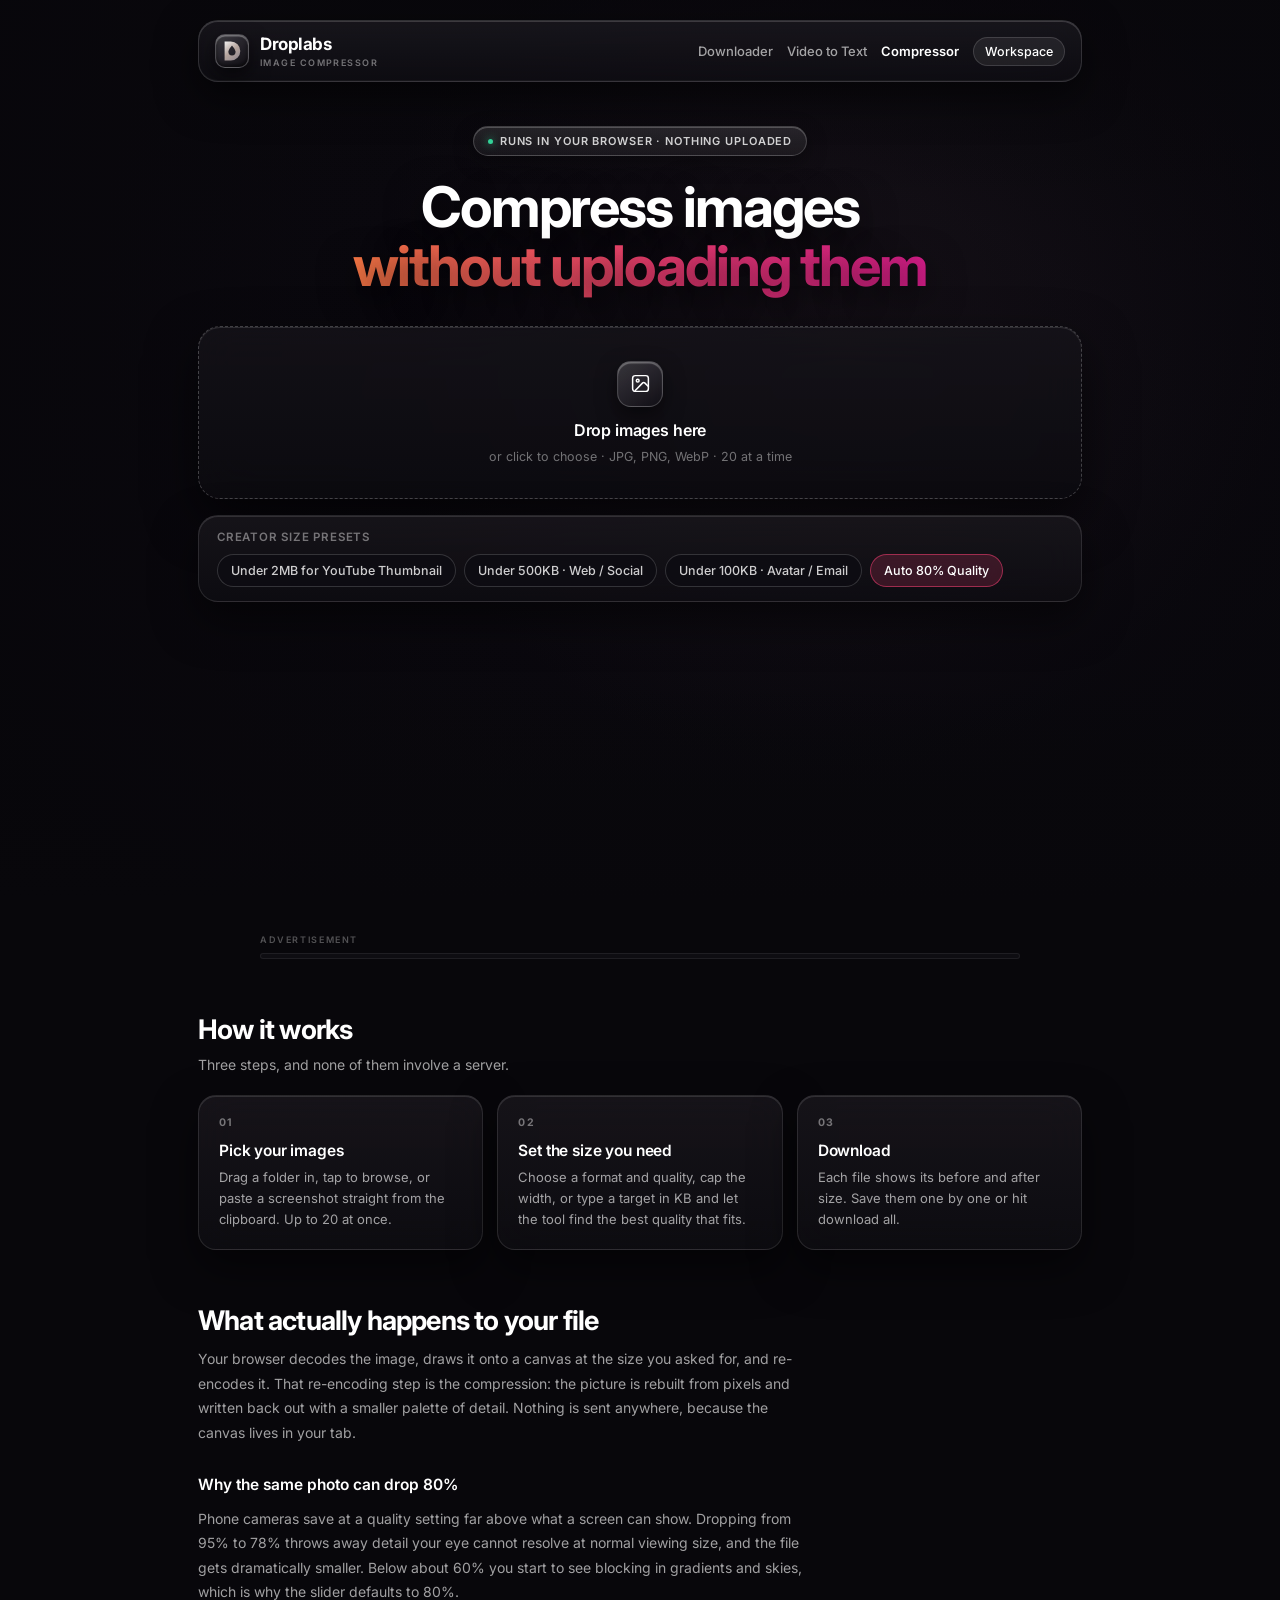
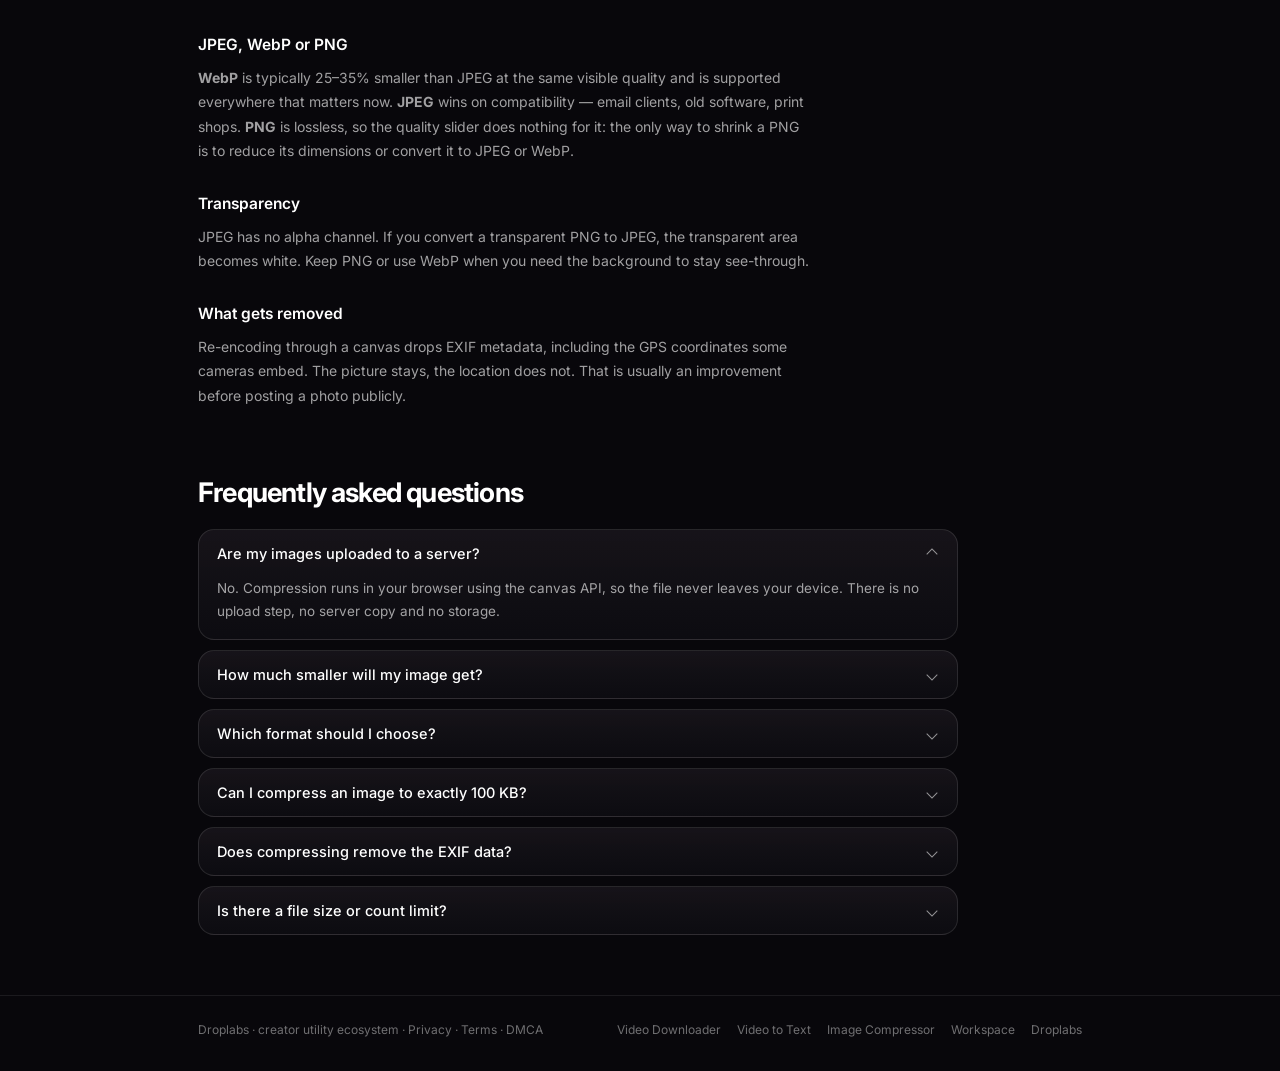
==== static/compress.html @ 98f1b947 "Drop the 3D library from functional tool pages to cut mobile weight" ====
<!DOCTYPE html>
<html lang="en">
<head>
  <meta charset="UTF-8" />
  <meta name="viewport" content="width=device-width, initial-scale=1.0" />
  <title>Compress Images Online Free — No Upload, No Signup | Droplabs</title>
  <meta name="description" content="Compress JPG, PNG and WebP images in your browser. Smaller files, same look, nothing uploaded to a server. Free, no signup, works on phone and desktop." />
  <meta name="keywords" content="compress image online, image compressor, compress jpg, reduce image size, compress png, webp converter, compress image to 100kb" />
  <link rel="canonical" href="https://droplabs.site/tools/image-compressor" />
  <meta name="theme-color" content="#08070b" />

  <link rel="icon" href="/static/favicon.svg?v=3" type="image/svg+xml" />
  <link rel="icon" type="image/png" sizes="96x96" href="/static/favicon-96.png?v=3" />
  <link rel="icon" type="image/png" sizes="48x48" href="/static/favicon-48.png?v=3" />
  <link rel="apple-touch-icon" href="/static/apple-touch-icon.png?v=3" />

  <meta property="og:title" content="Compress Images Without Uploading Them — Droplabs" />
  <meta property="og:description" content="Shrink JPG, PNG and WebP files in your browser. Nothing leaves your device. Free, no signup." />
  <meta property="og:type" content="website" />
  <meta property="og:url" content="https://droplabs.site/tools/image-compressor" />
  <meta property="og:site_name" content="Droplabs" />
  <meta property="og:image" content="https://droplabs.site/static/og-image.jpg" />
  <meta name="twitter:card" content="summary_large_image" />
  <meta name="twitter:title" content="Compress Images Without Uploading Them — Droplabs" />
  <meta name="twitter:description" content="Shrink JPG, PNG and WebP files in your browser. Nothing leaves your device." />
  <meta name="twitter:image" content="https://droplabs.site/static/og-image.jpg" />

  <script type="application/ld+json">
    {
      "@context": "https://schema.org",
      "@graph": [
        {
          "@type": "WebApplication",
          "name": "Droplabs Image Compressor",
          "url": "https://droplabs.site/tools/image-compressor",
          "applicationCategory": "MultimediaApplication",
          "operatingSystem": "Any",
          "description": "Compress JPG, PNG and WebP images entirely in the browser. Files are never uploaded to a server.",
          "offers": { "@type": "Offer", "price": "0", "priceCurrency": "USD" },
          "featureList": [
            "Batch compression",
            "JPEG, PNG and WebP output",
            "Target file size in KB",
            "No upload — runs on the device"
          ]
        },
        {
          "@type": "BreadcrumbList",
          "itemListElement": [
            { "@type": "ListItem", "position": 1, "name": "Droplabs", "item": "https://droplabs.site/" },
            { "@type": "ListItem", "position": 2, "name": "Image Compressor", "item": "https://droplabs.site/tools/image-compressor" }
          ]
        },
        {
          "@type": "FAQPage",
          "mainEntity": [
            {
              "@type": "Question",
              "name": "Are my images uploaded to a server?",
              "acceptedAnswer": { "@type": "Answer", "text": "No. The compression runs in your browser using the canvas API, so the file never leaves your device. There is no upload step, no server copy and no storage." }
            },
            {
              "@type": "Question",
              "name": "How much smaller will my image get?",
              "acceptedAnswer": { "@type": "Answer", "text": "A typical phone photo saved as JPEG at 75-80% quality comes out 60-85% smaller with no visible difference on a screen. PNG screenshots shrink far less unless you convert them to JPEG or WebP." }
            },
            {
              "@type": "Question",
              "name": "Which format should I choose?",
              "acceptedAnswer": { "@type": "Answer", "text": "WebP is smallest for photos and works in every current browser. JPEG is the safest choice for compatibility and email. PNG is only worth keeping for graphics with transparency, and it does not respond to the quality slider." }
            },
            {
              "@type": "Question",
              "name": "Can I compress an image to exactly 100 KB?",
              "acceptedAnswer": { "@type": "Answer", "text": "Yes. Enter a target size and the tool searches for the highest quality that still fits under it. If even the lowest quality is too large, lower the maximum width and it will fit." }
            },
            {
              "@type": "Question",
              "name": "Does compressing remove the EXIF data?",
              "acceptedAnswer": { "@type": "Answer", "text": "Yes. Re-encoding through a canvas drops EXIF, including GPS coordinates. That is usually what you want before posting a photo publicly." }
            },
            {
              "@type": "Question",
              "name": "Is there a file size or count limit?",
              "acceptedAnswer": { "@type": "Answer", "text": "No server limit, because nothing is uploaded. Very large images are bounded only by your device's memory. Twenty files at a time is a comfortable batch on a phone." }
            }
          ]
        }
      ]
    }
  </script>

  <link rel="preconnect" href="https://fonts.googleapis.com" />
  <link rel="preconnect" href="https://fonts.gstatic.com" crossorigin />
  <link href="https://fonts.googleapis.com/css2?family=Inter:wght@400;500;600;700;800&display=swap" rel="stylesheet" />
  <link rel="stylesheet" href="/static/tool.css?v=7" />
</head>
<body>

  <section id="top" class="hero-stage">
    <canvas id="bg3dCanvas" aria-hidden="true"></canvas>
    <div class="hero-vignette"></div>

    <header class="site-head">
      <div class="wrap">
        <nav class="nav">
        <a class="brand" href="/" aria-label="Droplabs home">
          <span class="brand-mark">
            <svg width="17" height="20" viewBox="9.4 6 17 20" fill="none" aria-hidden="true">
              <defs>
                <linearGradient id="dropMark" x1="10" y1="6" x2="26" y2="26" gradientUnits="userSpaceOnUse">
                  <stop offset="0%" stop-color="#ffffff" stop-opacity="0.95" />
                  <stop offset="50%" stop-color="#d8c3b8" stop-opacity="0.8" />
                  <stop offset="100%" stop-color="#8b8492" stop-opacity="0.95" />
                </linearGradient>
              </defs>
              <path fill="url(#dropMark)" fill-rule="evenodd"
                d="M10 6.5 H16.2 A9.5 9.5 0 0 1 16.2 25.5 H10 Z M17.4 10.4 C17.4 10.4 21 14.4 21 16.8 A3.6 3.6 0 1 1 13.8 16.8 C13.8 14.4 17.4 10.4 17.4 10.4 Z" />
            </svg>
          </span>
          <span class="brand-text">
            <span class="brand-name">Droplabs</span>
            <span class="brand-sub">Image Compressor</span>
          </span>
        </a>
        <div class="nav-links">
          <a href="/tools/video-downloader" data-hide-mobile="1">Downloader</a>
          <a href="/tools/video-to-text">Video to Text</a>
          <a href="/tools/image-compressor" class="is-current">Compressor</a>
          <a href="/workspace" class="ws-link">Workspace <span class="ws-badge" data-ws-count hidden>0</span></a>
        </div>
      </nav>
      <div class="mobile-tools" aria-label="Droplabs tools">
        <a href="/tools/video-downloader">Downloader</a>
        <a href="/tools/video-to-text">Video to Text</a>
        <a href="/tools/image-compressor" class="is-current">Compressor</a>
      </div>
    </div>
    </header>

    <div class="wrap">
      <section class="hero">
      <span class="pill"><span class="dot"></span>Runs in your browser · Nothing uploaded</span>
      <h1>Compress images<br /><em>without uploading them</em></h1>

      <div class="drop" id="drop" role="button" tabindex="0" aria-label="Choose images to compress">
        <input id="fileInput" type="file" accept="image/*" multiple hidden />
        <span class="drop-icon">
          <svg width="21" height="21" viewBox="0 0 24 24" fill="none" stroke="currentColor" stroke-width="1.7" stroke-linecap="round" stroke-linejoin="round" aria-hidden="true">
            <rect x="3" y="3" width="18" height="18" rx="3" />
            <circle cx="8.8" cy="8.8" r="1.6" />
            <path d="M21 15.5l-4.2-4.2a1.6 1.6 0 0 0-2.3 0L6 20" />
          </svg>
        </span>
        <strong>Drop images here</strong>
        <span class="drop-sub">or click to choose · JPG, PNG, WebP · 20 at a time</span>
      </div>

      <div class="card presets-bar" id="presetsBar">
        <div class="presets-label">Creator size presets</div>
        <div class="presets" id="presetGroup" role="group" aria-label="Target size presets">
          <button type="button" class="preset-btn" data-preset="yt-thumb" data-target="2048" data-width="1280" data-format="image/jpeg">Under 2MB for YouTube Thumbnail</button>
          <button type="button" class="preset-btn" data-preset="social-500" data-target="500" data-width="1920" data-format="image/webp">Under 500KB · Web / Social</button>
          <button type="button" class="preset-btn" data-preset="avatar-100" data-target="100" data-width="1080" data-format="image/jpeg">Under 100KB · Avatar / Email</button>
          <button type="button" class="preset-btn is-active" data-preset="custom" data-target="0" data-width="0" data-format="keep">Auto 80% Quality</button>
        </div>
      </div>

      <div class="card controls" id="controls" hidden>
        <div class="control">
          <span class="label">Output format</span>
          <div class="seg" id="formatSeg" role="group" aria-label="Output format">
            <button type="button" data-format="keep" class="is-active">Keep</button>
            <button type="button" data-format="image/jpeg">JPEG</button>
            <button type="button" data-format="image/webp">WebP</button>
            <button type="button" data-format="image/png">PNG</button>
          </div>
          <p class="hint">WebP is smallest. JPEG is the safest for email and old apps.</p>
        </div>

        <div class="control">
          <label for="quality">Quality <output id="qualityOut">80%</output></label>
          <input id="quality" type="range" min="20" max="100" step="1" value="80" />
          <p class="hint" id="qualityHint">70–80% is usually invisible on a screen.</p>
        </div>

        <div class="control">
          <label for="maxWidth">Max width <span style="text-transform:none;letter-spacing:0;font-weight:400">(optional)</span></label>
          <input id="maxWidth" type="number" min="64" max="12000" step="10" placeholder="Original" inputmode="numeric" />
          <p class="hint">1080 is plenty for a phone screen. Leave blank to keep the size.</p>
        </div>

        <div class="control">
          <label for="target">Target size <span style="text-transform:none;letter-spacing:0;font-weight:400">(optional)</span></label>
          <div class="suffix">
            <input id="target" type="number" min="5" max="20000" step="5" placeholder="Off" inputmode="numeric" />
            <span>KB</span>
          </div>
          <p class="hint">Finds the best quality that still fits under this size.</p>
        </div>
      </div>

      <div class="card results" id="results" hidden>
        <div class="results-head">
          <div>
            <div class="summary" id="summary">Working…</div>
            <small id="summarySub"></small>
          </div>
          <div style="display:flex;gap:8px;flex-wrap:wrap">
            <button type="button" class="btn btn-ghost btn-sm" id="clearBtn">Clear</button>
            <button type="button" class="btn btn-primary btn-sm" id="downloadAll">Download all</button>
          </div>
        </div>
        <div class="result-list" id="resultList"></div>
      </div>
    </section>
    </div>
  </section>

  <main class="wrap">
    <section class="ad-slot" id="adSlot" aria-label="Advertisement" hidden>
      <div class="ad-head">Advertisement</div>
      <div class="ad-frame">
        <div id="container-18527c484b75598c40e3c7284aae8ee4" class="ad-unit"></div>
      </div>
    </section>

    <section class="section" id="how">
      <h2>How it works</h2>
      <p class="section-sub">Three steps, and none of them involve a server.</p>
      <div class="steps">
        <div class="step card">
          <div class="num">01</div>
          <h3>Pick your images</h3>
          <p>Drag a folder in, tap to browse, or paste a screenshot straight from the clipboard. Up to 20 at once.</p>
        </div>
        <div class="step card">
          <div class="num">02</div>
          <h3>Set the size you need</h3>
          <p>Choose a format and quality, cap the width, or type a target in KB and let the tool find the best quality that fits.</p>
        </div>
        <div class="step card">
          <div class="num">03</div>
          <h3>Download</h3>
          <p>Each file shows its before and after size. Save them one by one or hit download all.</p>
        </div>
      </div>
    </section>

    <section class="section">
      <h2>What actually happens to your file</h2>
      <div class="prose">
        <p>Your browser decodes the image, draws it onto a canvas at the size you asked for, and re-encodes it. That re-encoding step is the compression: the picture is rebuilt from pixels and written back out with a smaller palette of detail. Nothing is sent anywhere, because the canvas lives in your tab.</p>

        <h3>Why the same photo can drop 80%</h3>
        <p>Phone cameras save at a quality setting far above what a screen can show. Dropping from 95% to 78% throws away detail your eye cannot resolve at normal viewing size, and the file gets dramatically smaller. Below about 60% you start to see blocking in gradients and skies, which is why the slider defaults to 80%.</p>

        <h3>JPEG, WebP or PNG</h3>
        <p><strong>WebP</strong> is typically 25–35% smaller than JPEG at the same visible quality and is supported everywhere that matters now. <strong>JPEG</strong> wins on compatibility — email clients, old software, print shops. <strong>PNG</strong> is lossless, so the quality slider does nothing for it: the only way to shrink a PNG is to reduce its dimensions or convert it to JPEG or WebP.</p>

        <h3>Transparency</h3>
        <p>JPEG has no alpha channel. If you convert a transparent PNG to JPEG, the transparent area becomes white. Keep PNG or use WebP when you need the background to stay see-through.</p>

        <h3>What gets removed</h3>
        <p>Re-encoding through a canvas drops EXIF metadata, including the GPS coordinates some cameras embed. The picture stays, the location does not. That is usually an improvement before posting a photo publicly.</p>
      </div>
    </section>

    <section class="section" id="faq">
      <h2>Frequently asked questions</h2>
      <div class="faq" style="margin-top:20px">
        <details open>
          <summary>Are my images uploaded to a server?</summary>
          <div class="answer">No. Compression runs in your browser using the canvas API, so the file never leaves your device. There is no upload step, no server copy and no storage.</div>
        </details>
        <details>
          <summary>How much smaller will my image get?</summary>
          <div class="answer">A typical phone photo saved as JPEG at 75–80% quality comes out 60–85% smaller with no visible difference on a screen. PNG screenshots shrink far less unless you convert them to JPEG or WebP.</div>
        </details>
        <details>
          <summary>Which format should I choose?</summary>
          <div class="answer">WebP is smallest for photos and works in every current browser. JPEG is the safest choice for compatibility and email. PNG is only worth keeping for graphics with transparency, and it does not respond to the quality slider.</div>
        </details>
        <details>
          <summary>Can I compress an image to exactly 100 KB?</summary>
          <div class="answer">Yes. Enter a target size and the tool searches for the highest quality that still fits under it. If even the lowest quality is too large, lower the maximum width and it will fit.</div>
        </details>
        <details>
          <summary>Does compressing remove the EXIF data?</summary>
          <div class="answer">Yes. Re-encoding through a canvas drops EXIF, including GPS coordinates. That is usually what you want before posting a photo publicly.</div>
        </details>
        <details>
          <summary>Is there a file size or count limit?</summary>
          <div class="answer">No server limit, because nothing is uploaded. Very large images are bounded only by your device's memory. Twenty files at a time is a comfortable batch on a phone.</div>
        </details>
      </div>
    </section>
  </main>

  <footer class="site-foot">
    <div class="wrap">
      <div class="foot-row">
        <div>
          Droplabs · creator utility ecosystem ·
          <button type="button" class="legal-btn" data-legal="privacy">Privacy</button> ·
          <button type="button" class="legal-btn" data-legal="terms">Terms</button> ·
          <button type="button" class="legal-btn" data-legal="dmca">DMCA</button>
        </div>
        <div class="foot-links">
          <a href="/tools/video-downloader">Video Downloader</a>
          <a href="/tools/video-to-text">Video to Text</a>
          <a href="/tools/image-compressor">Image Compressor</a>
          <a href="/workspace">Workspace</a>
          <a href="/">Droplabs</a>
        </div>
      </div>
    </div>
  </footer>

  <script src="/static/workspace-handoff.js?v=2" defer></script>
  <script src="/static/compress.js?v=2" defer></script>
</body>
</html>
---- static/tool.css ----
/* Droplabs tool pages.
 *
 * Deliberately hand-written instead of Tailwind: a tool page has one job and
 * one layout, so shipping a utility framework (or the CDN JIT) to style it is
 * pure weight. Values below are copied from the InstaFetch page so the two
 * surfaces look like one product.
 */

:root {
  --bg-void: #08070b;
  --glass-border: rgba(255, 255, 255, 0.14);
  --glass-border-strong: rgba(255, 255, 255, 0.24);
  --text: #ffffff;
  --text-2: rgba(255, 255, 255, 0.62);
  --text-3: rgba(255, 255, 255, 0.42);
  --brand-a: #ff7b47;
  --brand-b: #f44174;
  --brand-c: #dc1e8e;
  color-scheme: dark;
}

*, *::before, *::after { box-sizing: border-box; }
[hidden] { display: none !important; }

html, body {
  margin: 0;
  padding: 0;
  background: var(--bg-void);
  color: var(--text);
  font-family: 'Inter', -apple-system, BlinkMacSystemFont, 'Segoe UI', Roboto, sans-serif;
  -webkit-font-smoothing: antialiased;
  -moz-osx-font-smoothing: grayscale;
  overflow-x: hidden;
}

body {
  background:
    radial-gradient(1100px 620px at 72% -8%, rgba(220, 30, 142, 0.13), transparent 62%),
    radial-gradient(900px 520px at 12% 2%, rgba(255, 123, 71, 0.10), transparent 60%),
    var(--bg-void);
  min-height: 100vh;
}

img { max-width: 100%; display: block; }
a { color: inherit; }
button { font: inherit; }

.wrap {
  width: 100%;
  max-width: 920px;
  margin: 0 auto;
  padding: 0 18px;
}

/* ----------------------------------------------------- 3D Hero Stage */
.hero-stage {
  position: relative;
  min-height: 100vh;
  min-height: 100svh;
  display: flex;
  flex-direction: column;
  align-items: center;
  overflow: hidden;
  padding-bottom: 44px;
  background: radial-gradient(circle at 65% 35%, #161118 0%, #0a080e 45%, #07060a 100%);
}
.hero-stage > .wrap { position: relative; z-index: 10; }

#bg3dCanvas {
  position: absolute;
  inset: 0;
  width: 100%;
  height: 100%;
  display: block;
  z-index: 0;
  pointer-events: none;
}

.hero-vignette {
  position: absolute;
  inset: 0;
  z-index: 1;
  pointer-events: none;
  background:
    radial-gradient(ellipse 68% 50% at 50% 45%, rgba(8, 7, 11, 0.28) 0%, rgba(8, 7, 11, 0.08) 56%, rgba(8, 7, 11, 0.58) 100%),
    linear-gradient(180deg, rgba(8, 7, 11, 0.52) 0%, rgba(8, 7, 11, 0.0) 22%, rgba(8, 7, 11, 0.0) 76%, #08070b 100%);
}

/* ---------------------------------------------------------------- nav */
.site-head { padding: 20px 0 0; width: 100%; position: relative; z-index: 20; }

.nav {
  display: flex;
  align-items: center;
  justify-content: space-between;
  gap: 14px;
  height: 62px;
  padding: 0 16px;
  border-radius: 20px;
  background: linear-gradient(180deg, rgba(28, 26, 32, 0.72) 0%, rgba(16, 15, 20, 0.64) 100%);
  -webkit-backdrop-filter: blur(24px) saturate(160%);
  backdrop-filter: blur(24px) saturate(160%);
  border: 1px solid var(--glass-border);
  box-shadow:
    0 14px 40px rgba(0, 0, 0, 0.55),
    inset 0 1px 0 rgba(255, 255, 255, 0.16),
    inset 0 -1px 0 rgba(255, 255, 255, 0.04);
}

.brand {
  display: flex;
  align-items: center;
  gap: 11px;
  text-decoration: none;
  min-width: 0;
}

.brand-mark {
  width: 34px;
  height: 34px;
  border-radius: 10px;
  flex: none;
  display: flex;
  align-items: center;
  justify-content: center;
  background: linear-gradient(145deg, rgba(255, 255, 255, 0.18) 0%, rgba(45, 42, 50, 0.85) 42%, rgba(18, 16, 22, 0.95) 100%);
  border: 1px solid rgba(255, 255, 255, 0.22);
  box-shadow:
    0 8px 20px rgba(0, 0, 0, 0.55),
    inset 0 1.5px 1px rgba(255, 255, 255, 0.35),
    inset 0 -2px 4px rgba(0, 0, 0, 0.6);
}

.brand-text { display: flex; flex-direction: column; line-height: 1; min-width: 0; }
.brand-name { font-size: 17px; font-weight: 700; letter-spacing: -0.025em; }
.brand-sub {
  font-size: 9px;
  font-weight: 600;
  letter-spacing: 0.16em;
  text-transform: uppercase;
  color: var(--text-3);
  margin-top: 5px;
  white-space: nowrap;
}

.nav-links { display: flex; align-items: center; gap: 18px; }
.nav-links a {
  font-size: 13px;
  font-weight: 500;
  color: var(--text-2);
  text-decoration: none;
  padding: 8px 0;
  transition: color 0.18s ease;
}
.nav-links a:hover { color: #fff; }

/* --------------------------------------------------------------- hero */
.hero { padding: 44px 0 8px; text-align: center; }

.pill {
  display: inline-flex;
  align-items: center;
  gap: 7px;
  padding: 7px 14px;
  border-radius: 999px;
  font-size: 11px;
  font-weight: 600;
  letter-spacing: 0.08em;
  text-transform: uppercase;
  color: rgba(255, 255, 255, 0.8);
  background: linear-gradient(180deg, rgba(255, 255, 255, 0.11) 0%, rgba(255, 255, 255, 0.05) 100%);
  border: 1px solid rgba(255, 255, 255, 0.18);
  box-shadow: 0 6px 20px rgba(0, 0, 0, 0.35), inset 0 1px 0 rgba(255, 255, 255, 0.22);
}
.pill .dot {
  width: 5px; height: 5px; border-radius: 99px;
  background: #34d399;
  box-shadow: 0 0 8px rgba(52, 211, 153, 0.9);
}

h1 {
  font-size: clamp(32px, 6vw, 56px);
  line-height: 1.05;
  letter-spacing: -0.035em;
  font-weight: 700;
  margin: 22px auto 0;
  max-width: 24ch;
  text-shadow: 0 10px 36px rgba(0, 0, 0, 0.72);
}
h1 em {
  font-style: normal;
  background: linear-gradient(90deg, var(--brand-a) 0%, var(--brand-b) 52%, var(--brand-c) 100%);
  -webkit-background-clip: text;
  background-clip: text;
  color: transparent;
}

.lede {
  font-size: 15px;
  line-height: 1.6;
  color: rgba(255, 255, 255, 0.8);
  max-width: 54ch;
  margin: 16px auto 0;
  text-shadow: 0 2px 10px rgba(0, 0, 0, 0.95), 0 1px 2px rgba(0, 0, 0, 0.9);
}

/* --------------------------------------------------------------- drop */
.drop {
  margin: 30px 0 0;
  padding: 34px 20px;
  border-radius: 22px;
  border: 1.5px dashed rgba(255, 255, 255, 0.22);
  background: linear-gradient(180deg, rgba(22, 20, 26, 0.76) 0%, rgba(12, 11, 16, 0.86) 100%);
  -webkit-backdrop-filter: blur(20px);
  backdrop-filter: blur(20px);
  box-shadow: 0 20px 50px rgba(0, 0, 0, 0.55), inset 0 1px 0 rgba(255, 255, 255, 0.12);
  display: flex;
  flex-direction: column;
  align-items: center;
  gap: 9px;
  cursor: pointer;
  transition: border-color 0.2s ease, background 0.2s ease, transform 0.2s ease;
}
.drop:hover, .drop:focus-visible {
  border-color: rgba(255, 255, 255, 0.34);
  outline: none;
}
.drop.is-over {
  border-color: rgba(244, 65, 116, 0.85);
  background: linear-gradient(180deg, rgba(60, 24, 40, 0.55) 0%, rgba(20, 12, 18, 0.75) 100%);
  transform: scale(1.006);
}
.drop-icon {
  width: 46px; height: 46px;
  border-radius: 14px;
  display: flex; align-items: center; justify-content: center;
  background: linear-gradient(145deg, rgba(255, 255, 255, 0.16) 0%, rgba(45, 42, 50, 0.8) 45%, rgba(18, 16, 22, 0.9) 100%);
  border: 1px solid rgba(255, 255, 255, 0.2);
  box-shadow: 0 8px 20px rgba(0, 0, 0, 0.5), inset 0 1.5px 1px rgba(255, 255, 255, 0.3);
  margin-bottom: 4px;
}
.drop strong { font-size: 16px; font-weight: 600; letter-spacing: -0.01em; }
.drop span.drop-sub { font-size: 12.5px; color: var(--text-3); }

/* ------------------------------------------------------------ controls */
.card {
  background: linear-gradient(180deg, rgba(28, 25, 31, 0.72) 0%, rgba(14, 13, 18, 0.82) 100%);
  -webkit-backdrop-filter: blur(20px);
  backdrop-filter: blur(20px);
  border: 1px solid rgba(255, 255, 255, 0.11);
  border-radius: 20px;
  box-shadow: 0 18px 44px rgba(0, 0, 0, 0.5), inset 0 1px 0 rgba(255, 255, 255, 0.12);
}

.controls {
  margin-top: 16px;
  padding: 20px;
  display: grid;
  grid-template-columns: repeat(2, minmax(0, 1fr));
  gap: 18px 22px;
  text-align: left;
}
@media (max-width: 640px) { .controls { grid-template-columns: 1fr; } }

.control { min-width: 0; }
.control > label,
.control > .label {
  display: flex;
  align-items: baseline;
  justify-content: space-between;
  gap: 10px;
  font-size: 12px;
  font-weight: 600;
  letter-spacing: 0.06em;
  text-transform: uppercase;
  color: var(--text-3);
  margin-bottom: 9px;
}
.control output { color: #fff; font-variant-numeric: tabular-nums; letter-spacing: 0; }
.hint { font-size: 11.5px; color: var(--text-3); margin: 7px 0 0; line-height: 1.45; }

.seg {
  display: grid;
  grid-template-columns: repeat(4, 1fr);
  gap: 4px;
  padding: 4px;
  border-radius: 12px;
  background: rgba(0, 0, 0, 0.32);
  border: 1px solid rgba(255, 255, 255, 0.08);
}
.seg button {
  appearance: none;
  border: 0;
  background: transparent;
  color: var(--text-2);
  font-size: 12.5px;
  font-weight: 500;
  padding: 9px 4px;
  border-radius: 9px;
  cursor: pointer;
  transition: background 0.18s ease, color 0.18s ease;
  white-space: nowrap;
}
.seg button:hover { color: #fff; }
.seg button.is-active {
  background: linear-gradient(180deg, rgba(255, 255, 255, 0.16) 0%, rgba(255, 255, 255, 0.07) 100%);
  color: #fff;
  box-shadow: inset 0 1px 0 rgba(255, 255, 255, 0.25), 0 2px 8px rgba(0, 0, 0, 0.3);
}

input[type="number"], input[type="text"] {
  width: 100%;
  height: 42px;
  padding: 0 13px;
  border-radius: 11px;
  background: rgba(12, 11, 16, 0.78);
  -webkit-backdrop-filter: blur(12px);
  backdrop-filter: blur(12px);
  border: 1px solid rgba(255, 255, 255, 0.14);
  color: #fff;
  font-size: 14px;
  outline: none;
  transition: border-color 0.18s ease;
}
input[type="number"]:focus, input[type="text"]:focus { border-color: rgba(244, 65, 116, 0.7); }
input::placeholder { color: rgba(255, 255, 255, 0.32); }

.suffix { display: flex; align-items: center; gap: 8px; }
.suffix > span { font-size: 12px; color: var(--text-3); flex: none; }

input[type="range"] {
  width: 100%;
  height: 26px;
  appearance: none;
  background: transparent;
  cursor: pointer;
}
input[type="range"]::-webkit-slider-runnable-track {
  height: 6px;
  border-radius: 99px;
  background: linear-gradient(90deg, var(--brand-a) 0%, var(--brand-c) 100%);
  opacity: 0.85;
}
input[type="range"]::-webkit-slider-thumb {
  appearance: none;
  width: 18px; height: 18px;
  margin-top: -6px;
  border-radius: 50%;
  background: #fff;
  border: 1px solid rgba(0, 0, 0, 0.35);
  box-shadow: 0 3px 10px rgba(0, 0, 0, 0.6);
}
input[type="range"]::-moz-range-track {
  height: 6px; border-radius: 99px;
  background: linear-gradient(90deg, var(--brand-a) 0%, var(--brand-c) 100%);
}
input[type="range"]::-moz-range-thumb {
  width: 16px; height: 16px; border-radius: 50%;
  background: #fff; border: 1px solid rgba(0, 0, 0, 0.35);
}
input[type="range"]:disabled { opacity: 0.35; cursor: not-allowed; }

/* -------------------------------------------------------------- buttons */
.btn {
  display: inline-flex;
  align-items: center;
  justify-content: center;
  gap: 8px;
  height: 42px;
  padding: 0 20px;
  border-radius: 999px;
  font-size: 14px;
  font-weight: 600;
  text-decoration: none;
  cursor: pointer;
  border: 1px solid transparent;
  transition: all 0.18s cubic-bezier(0.22, 1, 0.36, 1);
  white-space: nowrap;
}
.btn-primary {
  position: relative;
  overflow: hidden;
  color: #fff;
  background: linear-gradient(95deg, var(--brand-a) 0%, var(--brand-b) 54%, var(--brand-c) 100%);
  border-color: rgba(255, 200, 185, 0.45);
  box-shadow:
    0 10px 28px rgba(238, 48, 126, 0.42),
    inset 0 2px 3px rgba(255, 255, 255, 0.48),
    inset 0 -3px 6px rgba(145, 10, 74, 0.38);
}
.btn-primary::before {
  content: "";
  position: absolute;
  top: 1px;
  left: 8%;
  right: 8%;
  height: 44%;
  border-radius: 9999px;
  background: linear-gradient(180deg, rgba(255, 255, 255, 0.36) 0%, rgba(255, 255, 255, 0) 100%);
  pointer-events: none;
}
.btn-primary:hover { transform: translateY(-1px); }
.btn-primary:active { transform: translateY(0); }
.btn-ghost {
  color: rgba(255, 255, 255, 0.9);
  background: linear-gradient(180deg, rgba(64, 60, 68, 0.75) 0%, rgba(36, 33, 40, 0.85) 100%);
  border-color: rgba(255, 255, 255, 0.16);
  box-shadow: inset 0 1px 0 rgba(255, 255, 255, 0.2), 0 4px 12px rgba(0, 0, 0, 0.35);
}
.btn-ghost:hover { color: #fff; border-color: rgba(255, 255, 255, 0.3); }
.btn-sm { height: 34px; padding: 0 14px; font-size: 12.5px; }
.btn:disabled { opacity: 0.45; cursor: not-allowed; transform: none; }

/* -------------------------------------------------------------- results */
.results { margin-top: 16px; padding: 18px 20px 8px; text-align: left; }
.results-head {
  display: flex;
  align-items: center;
  justify-content: space-between;
  gap: 14px;
  flex-wrap: wrap;
  padding-bottom: 14px;
  border-bottom: 1px solid rgba(255, 255, 255, 0.08);
}
.summary { font-size: 14.5px; font-weight: 600; }
.summary small { display: block; font-size: 12px; font-weight: 400; color: var(--text-3); margin-top: 3px; }

.result-list { display: flex; flex-direction: column; }

.result {
  display: flex;
  align-items: center;
  gap: 13px;
  padding: 13px 0;
  border-bottom: 1px solid rgba(255, 255, 255, 0.06);
}
.result:last-child { border-bottom: 0; }
.result .thumb {
  width: 52px; height: 52px;
  border-radius: 10px;
  object-fit: cover;
  flex: none;
  background: rgba(255, 255, 255, 0.05);
  border: 1px solid rgba(255, 255, 255, 0.1);
}
.result .meta { flex: 1; min-width: 0; }
.result .name {
  font-size: 13.5px;
  font-weight: 500;
  white-space: nowrap;
  overflow: hidden;
  text-overflow: ellipsis;
}
.result .dims { font-size: 11.5px; color: var(--text-3); margin-top: 3px; }
.result .sizes {
  display: flex;
  align-items: center;
  flex-wrap: wrap;
  gap: 7px;
  font-size: 12.5px;
  margin-top: 4px;
  font-variant-numeric: tabular-nums;
}
.result .sizes > span { white-space: nowrap; }
.result .sizes .was { color: var(--text-3); text-decoration: line-through; }
.result .sizes .now { color: #34d399; font-weight: 600; }
.result .sizes .pct {
  font-size: 10.5px;
  font-weight: 700;
  padding: 2px 6px;
  border-radius: 99px;
  background: rgba(52, 211, 153, 0.14);
  border: 1px solid rgba(52, 211, 153, 0.3);
  color: #6ee7b7;
}
.result.is-bigger .sizes .now { color: #fbbf24; }
.result.is-bigger .sizes .pct {
  background: rgba(251, 191, 36, 0.12);
  border-color: rgba(251, 191, 36, 0.3);
  color: #fcd34d;
}
.result .err { font-size: 12px; color: #fca5a5; margin-top: 3px; }
.result .note { font-size: 11.5px; color: #fcd34d; margin-top: 3px; line-height: 1.4; }

@media (max-width: 560px) {
  .result { gap: 10px; }
  .result .thumb { width: 44px; height: 44px; }
  .result .sizes { font-size: 11.5px; gap: 6px; }
  .result .btn { padding: 0 11px; font-size: 12px; }
}
.result .spinner {
  width: 15px; height: 15px;
  border-radius: 50%;
  border: 2px solid rgba(255, 255, 255, 0.18);
  border-top-color: rgba(255, 255, 255, 0.85);
  animation: spin 0.7s linear infinite;
  flex: none;
}
@keyframes spin { to { transform: rotate(360deg); } }

/* ------------------------------------------------------------------- ad */
.ad-slot { margin: 34px auto 0; max-width: 760px; }
.ad-slot[hidden] { display: none; }
.ad-head {
  display: flex;
  align-items: center;
  gap: 8px;
  font-size: 9px;
  font-weight: 600;
  letter-spacing: 0.18em;
  text-transform: uppercase;
  color: rgba(255, 255, 255, 0.3);
  margin-bottom: 8px;
}
.ad-frame {
  border-radius: 12px;
  overflow: hidden;
  border: 1px solid rgba(255, 255, 255, 0.07);
  background: #0e0d12;
  padding: 2px;
}
.ad-unit { width: 100%; min-height: 0; }

/* -------------------------------------------------------------- content */
.section { padding: 54px 0 0; }
.section h2 {
  font-size: clamp(20px, 3.4vw, 27px);
  letter-spacing: -0.03em;
  font-weight: 700;
  margin: 0 0 10px;
}
.section .section-sub { font-size: 14px; color: var(--text-2); margin: 0 0 22px; max-width: 60ch; }

.steps { display: grid; grid-template-columns: repeat(3, 1fr); gap: 14px; }
@media (max-width: 720px) { .steps { grid-template-columns: 1fr; } }
.step { padding: 20px; border-radius: 18px; }
.step .num {
  font-size: 10.5px;
  font-weight: 700;
  letter-spacing: 0.14em;
  color: var(--text-3);
  margin-bottom: 12px;
}
.step h3 { font-size: 15.5px; font-weight: 600; margin: 0 0 7px; letter-spacing: -0.01em; }
.step p { font-size: 13px; line-height: 1.6; color: var(--text-2); margin: 0; }

.prose { font-size: 14px; line-height: 1.75; color: var(--text-2); max-width: 68ch; }
.prose h3 { font-size: 15.5px; font-weight: 600; color: #fff; margin: 26px 0 8px; }
.prose p { margin: 0 0 14px; }
.prose code {
  font-size: 12.5px;
  padding: 2px 6px;
  border-radius: 5px;
  background: rgba(255, 255, 255, 0.08);
  color: rgba(255, 255, 255, 0.85);
}

/* ------------------------------------------------------------------ faq */
.faq { display: flex; flex-direction: column; gap: 10px; max-width: 760px; }
.faq details {
  border-radius: 16px;
  background: linear-gradient(180deg, rgba(28, 25, 31, 0.72) 0%, rgba(14, 13, 18, 0.82) 100%);
  border: 1px solid rgba(255, 255, 255, 0.11);
  overflow: hidden;
}
.faq summary {
  list-style: none;
  cursor: pointer;
  padding: 15px 18px;
  font-size: 14.5px;
  font-weight: 500;
  display: flex;
  align-items: center;
  justify-content: space-between;
  gap: 14px;
}
.faq summary::-webkit-details-marker { display: none; }
.faq summary::after {
  content: "";
  width: 8px; height: 8px;
  border-right: 1.8px solid rgba(255, 255, 255, 0.55);
  border-bottom: 1.8px solid rgba(255, 255, 255, 0.55);
  transform: rotate(45deg);
  transition: transform 0.2s ease;
  flex: none;
  margin-right: 3px;
}
.faq details[open] summary::after { transform: rotate(-135deg); }
.faq .answer { padding: 0 18px 16px; font-size: 13.5px; line-height: 1.7; color: var(--text-2); }

/* --------------------------------------------------------------- footer */
.site-foot {
  margin-top: 60px;
  border-top: 1px solid rgba(255, 255, 255, 0.08);
  padding: 26px 0 34px;
}
.foot-row {
  display: flex;
  flex-wrap: wrap;
  align-items: center;
  justify-content: space-between;
  gap: 12px;
  font-size: 12px;
  color: var(--text-3);
}
.foot-row a { text-decoration: none; }
.foot-row a:hover { color: #fff; }
.foot-links { display: flex; flex-wrap: wrap; gap: 16px; }

.sr-only {
  position: absolute;
  width: 1px; height: 1px;
  padding: 0; margin: -1px;
  overflow: hidden;
  clip: rect(0 0 0 0);
  white-space: nowrap;
  border: 0;
}

@media (prefers-reduced-motion: reduce) {
  * { transition: none !important; animation-duration: 0.01ms !important; }
}

/* ----------------------------------------------------- Droplabs v1 tools */
.nav-links { gap: 14px; flex-wrap: nowrap; }
.nav-links a { white-space: nowrap; }
.nav-links a.is-current { color: #fff; font-weight: 600; }

.ws-link {
  display: inline-flex;
  align-items: center;
  gap: 6px;
  padding: 6px 11px !important;
  border-radius: 999px;
  background: rgba(255, 255, 255, 0.07);
  border: 1px solid rgba(255, 255, 255, 0.14);
  font-size: 12.5px !important;
  color: #fff !important;
}
.ws-link:hover { border-color: rgba(244, 65, 116, 0.65); background: rgba(255, 255, 255, 0.11); }
.ws-badge {
  display: inline-flex;
  align-items: center;
  justify-content: center;
  min-width: 18px;
  height: 18px;
  padding: 0 5px;
  border-radius: 999px;
  font-size: 10.5px;
  font-weight: 700;
  background: linear-gradient(95deg, var(--brand-a), var(--brand-c));
  color: #fff;
}
.ws-badge[hidden] { display: none; }

@media (max-width: 700px) {
  .nav { padding: 0 12px; gap: 10px; }
  .nav-links { gap: 8px; }
  .nav-links a:not(.ws-link) { display: none; }
}

.mobile-tools {
  display: none;
  margin: 10px 0 0;
  gap: 8px;
  justify-content: center;
  flex-wrap: wrap;
}
.mobile-tools a {
  font-size: 12px;
  font-weight: 500;
  color: var(--text-2);
  text-decoration: none;
  padding: 6px 12px;
  border-radius: 999px;
  background: rgba(255, 255, 255, 0.05);
  border: 1px solid rgba(255, 255, 255, 0.11);
  white-space: nowrap;
}
.mobile-tools a.is-current {
  color: #fff;
  border-color: rgba(244, 65, 116, 0.55);
  background: rgba(244, 65, 116, 0.16);
}
@media (max-width: 700px) {
  .mobile-tools { display: flex; }
}

/* Dual-Layer Smoked Liquid-Glass URL Dock (matches InstaFetch) */
.dock {
  margin: 28px auto 0;
  max-width: 720px;
  padding: 12px;
  border-radius: 26px;
  background:
    radial-gradient(120% 140% at 50% 0%, rgba(255, 198, 172, 0.14) 0%, rgba(255, 255, 255, 0.03) 45%, rgba(14, 12, 16, 0.68) 100%),
    linear-gradient(180deg, rgba(44, 38, 42, 0.56) 0%, rgba(18, 16, 20, 0.72) 100%);
  -webkit-backdrop-filter: blur(28px) saturate(180%);
  backdrop-filter: blur(28px) saturate(180%);
  border: 1px solid rgba(255, 255, 255, 0.22);
  box-shadow:
    0 28px 70px rgba(0, 0, 0, 0.72),
    0 0 0 1px rgba(255, 255, 255, 0.05),
    inset 0 1.5px 0 rgba(255, 255, 255, 0.32),
    inset 0 -1px 0 rgba(255, 175, 140, 0.12);
  transition: border-color 0.25s ease, box-shadow 0.25s ease;
}
.dock:focus-within {
  border-color: rgba(255, 185, 155, 0.42);
  box-shadow:
    0 30px 80px rgba(0, 0, 0, 0.78),
    0 0 42px rgba(242, 74, 130, 0.16),
    inset 0 1.5px 0 rgba(255, 255, 255, 0.38);
}
.dock-well {
  border-radius: 9999px;
  padding: 6px 7px 6px 14px;
  background: linear-gradient(180deg, rgba(12, 11, 15, 0.78) 0%, rgba(24, 21, 26, 0.68) 100%);
  border: 1px solid rgba(255, 255, 255, 0.15);
  box-shadow: inset 0 3px 12px rgba(0, 0, 0, 0.65), 0 1px 0 rgba(255, 255, 255, 0.1);
  display: flex;
  align-items: center;
  gap: 8px;
}
.dock input[type="url"],
.dock input[type="text"] {
  flex: 1;
  min-width: 0;
  height: 44px;
  border: 0;
  background: transparent;
  padding: 0 6px;
  font-size: 15px;
  color: #fff;
}
.dock input[type="url"]:focus { outline: none; }
.dock-actions { display: flex; align-items: center; gap: 6px; flex: none; }
@media (max-width: 560px) {
  .dock { padding: 12px; border-radius: 24px; }
  .dock-well {
    border-radius: 18px;
    padding: 6px;
    flex-direction: column;
    align-items: stretch;
  }
  .dock input[type="url"],
  .dock input[type="text"] { padding: 0 10px; height: 42px; }
  .dock-actions { justify-content: flex-end; }
  .dock-actions .btn-primary { flex: 1; }
}

.platform-pills {
  margin-top: 14px;
  display: flex;
  flex-wrap: wrap;
  justify-content: center;
  gap: 8px;
}
.plat-pill {
  font-size: 11.5px;
  font-weight: 500;
  color: rgba(255, 255, 255, 0.78);
  padding: 5px 12px;
  border-radius: 999px;
  background: rgba(12, 11, 16, 0.76);
  -webkit-backdrop-filter: blur(12px);
  backdrop-filter: blur(12px);
  border: 1px solid rgba(255, 255, 255, 0.14);
  box-shadow: 0 6px 20px rgba(0, 0, 0, 0.45);
}

/* Status & Error Banner */
.status-box {
  margin: 18px auto 0;
  max-width: 740px;
  padding: 13px 16px;
  border-radius: 14px;
  font-size: 13.5px;
  text-align: left;
  display: flex;
  align-items: center;
  gap: 10px;
}
.status-box[hidden] { display: none; }
.status-box.is-error {
  background: rgba(239, 68, 68, 0.12);
  border: 1px solid rgba(239, 68, 68, 0.35);
  color: #fecaca;
}
.status-box.is-loading {
  background: rgba(255, 255, 255, 0.06);
  border: 1px solid rgba(255, 255, 255, 0.14);
  color: rgba(255, 255, 255, 0.85);
}
.notice {
  margin: 18px auto 0;
  max-width: 740px;
  padding: 13px 16px;
  border-radius: 14px;
  font-size: 13.5px;
  line-height: 1.5;
  text-align: left;
  background: rgba(245, 158, 11, 0.1);
  border: 1px solid rgba(245, 158, 11, 0.35);
  color: #fde68a;
}
.notice[hidden] { display: none; }
.notice strong { color: #fff; }
.hub-note {
  display: inline-block;
  margin-top: 8px;
  font-size: 11.5px;
  font-weight: 600;
  letter-spacing: 0.02em;
  color: #fca5a5;
}
.hub-note[hidden] { display: none; }
.ig-links {
  display: flex;
  flex-wrap: wrap;
  gap: 10px;
  justify-content: center;
  margin-top: 18px;
}
.status-box .spinner {
  width: 16px; height: 16px;
  border-radius: 50%;
  border: 2px solid rgba(255, 255, 255, 0.2);
  border-top-color: #fff;
  animation: spin 0.7s linear infinite;
  flex: none;
}

/* Video Preview Card */
.video-card {
  margin: 20px auto 0;
  max-width: 740px;
  padding: 20px;
  text-align: left;
}
.video-card[hidden] { display: none; }
.video-grid {
  display: grid;
  grid-template-columns: 190px minmax(0, 1fr);
  gap: 20px;
  align-items: start;
}
@media (max-width: 620px) {
  .video-grid { grid-template-columns: 1fr; }
}
.thumb-box {
  position: relative;
  border-radius: 14px;
  overflow: hidden;
  background: rgba(255, 255, 255, 0.04);
  border: 1px solid rgba(255, 255, 255, 0.12);
  aspect-ratio: 9 / 12;
  max-height: 260px;
  width: 100%;
}
.thumb-box img {
  width: 100%;
  height: 100%;
  object-fit: cover;
}
.thumb-fallback {
  width: 100%; height: 100%;
  display: flex; align-items: center; justify-content: center;
  color: var(--text-3); font-size: 12px;
}
.meta-badges {
  display: flex;
  flex-wrap: wrap;
  gap: 7px;
  margin-bottom: 10px;
}
.meta-badge {
  font-size: 11px;
  font-weight: 600;
  text-transform: uppercase;
  letter-spacing: 0.07em;
  padding: 4px 9px;
  border-radius: 999px;
  background: rgba(255, 255, 255, 0.08);
  border: 1px solid rgba(255, 255, 255, 0.12);
  color: rgba(255, 255, 255, 0.85);
}
.meta-badge.is-accent {
  background: rgba(244, 65, 116, 0.16);
  border-color: rgba(244, 65, 116, 0.35);
  color: #fda4af;
}
.video-title {
  font-size: 17px;
  font-weight: 600;
  line-height: 1.35;
  margin: 0 0 6px;
  word-break: break-word;
}
.video-author { font-size: 13px; color: var(--text-2); margin: 0 0 12px; }
.video-caption {
  font-size: 12.5px;
  line-height: 1.55;
  color: var(--text-3);
  margin: 0 0 16px;
  max-height: 76px;
  overflow: hidden;
}
.actions-row { display: flex; flex-wrap: wrap; gap: 10px; align-items: center; }

.carousel-strip {
  margin-top: 16px;
  padding-top: 16px;
  border-top: 1px solid rgba(255, 255, 255, 0.08);
  display: grid;
  grid-template-columns: repeat(auto-fill, minmax(150px, 1fr));
  gap: 10px;
}
.slide-card {
  padding: 10px;
  border-radius: 12px;
  background: rgba(255, 255, 255, 0.04);
  border: 1px solid rgba(255, 255, 255, 0.1);
  display: flex;
  flex-direction: column;
  gap: 8px;
}
.slide-card img { width: 100%; height: 110px; object-fit: cover; border-radius: 8px; }

/* Compressor Preset Chips */
.presets-bar {
  margin-top: 16px;
  padding: 14px 18px;
  text-align: left;
}
.presets-bar[hidden] { display: none; }
.presets-label {
  font-size: 11.5px;
  font-weight: 600;
  letter-spacing: 0.07em;
  text-transform: uppercase;
  color: var(--text-3);
  margin-bottom: 10px;
}
.presets { display: flex; flex-wrap: wrap; gap: 8px; }
.preset-btn {
  appearance: none;
  border: 1px solid rgba(255, 255, 255, 0.16);
  background: rgba(14, 12, 18, 0.78);
  -webkit-backdrop-filter: blur(12px);
  backdrop-filter: blur(12px);
  color: rgba(255, 255, 255, 0.8);
  font-size: 12.5px;
  font-weight: 500;
  padding: 8px 13px;
  border-radius: 999px;
  cursor: pointer;
  transition: all 0.16s ease;
}
.preset-btn:hover { color: #fff; border-color: rgba(255, 255, 255, 0.3); }
.preset-btn.is-active {
  color: #fff;
  background: rgba(244, 65, 116, 0.18);
  border-color: rgba(244, 65, 116, 0.55);
}

/* Video-to-Text Mode Tabs & Transcript */
.mode-switch {
  display: inline-flex;
  gap: 4px;
  padding: 4px;
  border-radius: 999px;
  background: rgba(255, 255, 255, 0.06);
  border: 1px solid rgba(255, 255, 255, 0.12);
  margin-top: 24px;
}
.mode-switch button {
  appearance: none;
  border: 0;
  background: transparent;
  color: var(--text-2);
  font-size: 13px;
  font-weight: 600;
  padding: 8px 16px;
  border-radius: 999px;
  cursor: pointer;
}
.mode-switch button.is-active {
  background: linear-gradient(95deg, var(--brand-a), var(--brand-c));
  color: #fff;
}

.tx-options {
  margin: 12px auto 0;
  max-width: 740px;
  display: flex;
  align-items: center;
  justify-content: space-between;
  flex-wrap: wrap;
  gap: 10px;
  font-size: 12.5px;
  color: var(--text-3);
}
.tx-select {
  height: 36px;
  padding: 0 12px;
  border-radius: 10px;
  background: rgba(255, 255, 255, 0.06);
  border: 1px solid rgba(255, 255, 255, 0.14);
  color: #fff;
  font-size: 13px;
}
.tx-select option { background: #141218; color: #fff; }

.tx-card { margin: 20px auto 0; max-width: 740px; padding: 20px; text-align: left; }
.tx-card[hidden] { display: none; }
.tx-segments {
  margin-top: 14px;
  max-height: 380px;
  overflow-y: auto;
  display: flex;
  flex-direction: column;
  gap: 8px;
}
.tx-row {
  display: grid;
  grid-template-columns: 58px minmax(0, 1fr);
  gap: 12px;
  padding: 10px 12px;
  border-radius: 12px;
  background: rgba(255, 255, 255, 0.03);
  border: 1px solid rgba(255, 255, 255, 0.07);
}
.tx-time {
  font-size: 12px;
  font-weight: 600;
  font-variant-numeric: tabular-nums;
  color: var(--brand-a);
  padding-top: 2px;
}
.tx-text { font-size: 13.5px; line-height: 1.55; color: rgba(255, 255, 255, 0.9); }

/* Workspace Page & Toast */
.dl-toast {
  position: fixed;
  right: 18px;
  bottom: 18px;
  z-index: 90;
  max-width: 380px;
  padding: 13px 16px;
  border-radius: 16px;
  background: rgba(22, 20, 26, 0.96);
  border: 1px solid rgba(255, 255, 255, 0.2);
  box-shadow: 0 20px 50px rgba(0, 0, 0, 0.65);
  display: flex;
  align-items: center;
  justify-content: space-between;
  gap: 12px;
  font-size: 13px;
  color: #fff;
  backdrop-filter: blur(18px);
}
.dl-toast[hidden] { display: none; }
.dl-toast a {
  color: var(--brand-a);
  font-weight: 600;
  text-decoration: none;
  white-space: nowrap;
}

.ws-toolbar {
  margin-top: 26px;
  display: flex;
  flex-wrap: wrap;
  align-items: center;
  justify-content: space-between;
  gap: 12px;
}
.ws-filters { display: flex; flex-wrap: wrap; gap: 6px; }
.ws-grid {
  margin-top: 18px;
  display: grid;
  grid-template-columns: repeat(auto-fill, minmax(260px, 1fr));
  gap: 14px;
  text-align: left;
}
.ws-item {
  padding: 16px;
  display: flex;
  flex-direction: column;
  gap: 10px;
}
.ws-item-head { display: flex; align-items: center; justify-content: space-between; gap: 8px; }
.ws-item-title { font-size: 14.5px; font-weight: 600; margin: 0; word-break: break-word; }
.ws-item-body { font-size: 12.5px; color: var(--text-2); line-height: 1.5; max-height: 90px; overflow: hidden; }
.ws-note {
  width: 100%;
  min-height: 54px;
  padding: 8px 10px;
  border-radius: 10px;
  background: rgba(0, 0, 0, 0.28);
  border: 1px solid rgba(255, 255, 255, 0.1);
  color: #fff;
  font: inherit;
  font-size: 12.5px;
  resize: vertical;
}
.ws-plan {
  margin-top: 26px;
  padding: 20px;
  display: flex;
  flex-wrap: wrap;
  align-items: center;
  justify-content: space-between;
  gap: 16px;
  text-align: left;
  border-color: rgba(244, 65, 116, 0.3);
}

/* Legal Modal */
.legal-backdrop {
  position: fixed;
  inset: 0;
  z-index: 100;
  background: rgba(5, 4, 8, 0.78);
  backdrop-filter: blur(8px);
  display: flex;
  align-items: center;
  justify-content: center;
  padding: 18px;
}
.legal-backdrop[hidden] { display: none; }
.legal-dialog {
  width: 100%;
  max-width: 540px;
  padding: 24px;
  text-align: left;
  max-height: 85vh;
  overflow-y: auto;
}
.legal-head { display: flex; align-items: center; justify-content: space-between; gap: 12px; margin-bottom: 12px; }
.legal-head h3 { margin: 0; font-size: 18px; }
.legal-body { font-size: 13.5px; line-height: 1.65; color: var(--text-2); }
.legal-btn {
  appearance: none;
  border: 0;
  background: transparent;
  color: inherit;
  font: inherit;
  padding: 0;
  cursor: pointer;
}
.legal-btn:hover { color: #fff; }

/* ----------------------------------------------------- Droplabs Hub (/) */
.hub-grid {
  margin: 34px auto 0;
  display: grid;
  grid-template-columns: repeat(3, minmax(0, 1fr));
  gap: 14px;
  text-align: left;
}
@media (max-width: 780px) { .hub-grid { grid-template-columns: 1fr; margin-top: 26px; } }
.hub-card {
  padding: 20px;
  text-decoration: none;
  display: flex;
  flex-direction: column;
  gap: 10px;
  transition: transform 0.18s ease, border-color 0.18s ease;
}
.hub-card:hover {
  transform: translateY(-2px);
  border-color: rgba(255, 255, 255, 0.28);
}
.hub-card-top {
  display: flex;
  align-items: center;
  justify-content: space-between;
  gap: 10px;
}
.hub-icon {
  width: 38px;
  height: 38px;
  border-radius: 11px;
  display: flex;
  align-items: center;
  justify-content: center;
  background: linear-gradient(145deg, rgba(255, 255, 255, 0.16) 0%, rgba(45, 42, 50, 0.8) 45%, rgba(18, 16, 22, 0.9) 100%);
  border: 1px solid rgba(255, 255, 255, 0.2);
}
.hub-card h2 {
  font-size: 17px;
  font-weight: 700;
  letter-spacing: -0.02em;
  margin: 4px 0 0;
  color: #fff;
}
.hub-card p {
  font-size: 13px;
  line-height: 1.55;
  color: var(--text-2);
  margin: 0;
  flex: 1;
}
.hub-cta {
  font-size: 12.5px;
  font-weight: 600;
  color: var(--brand-a);
  margin-top: 4px;
}
.hub-actions {
  margin-top: 24px;
  display: flex;
  flex-wrap: wrap;
  justify-content: center;
  gap: 10px;
}
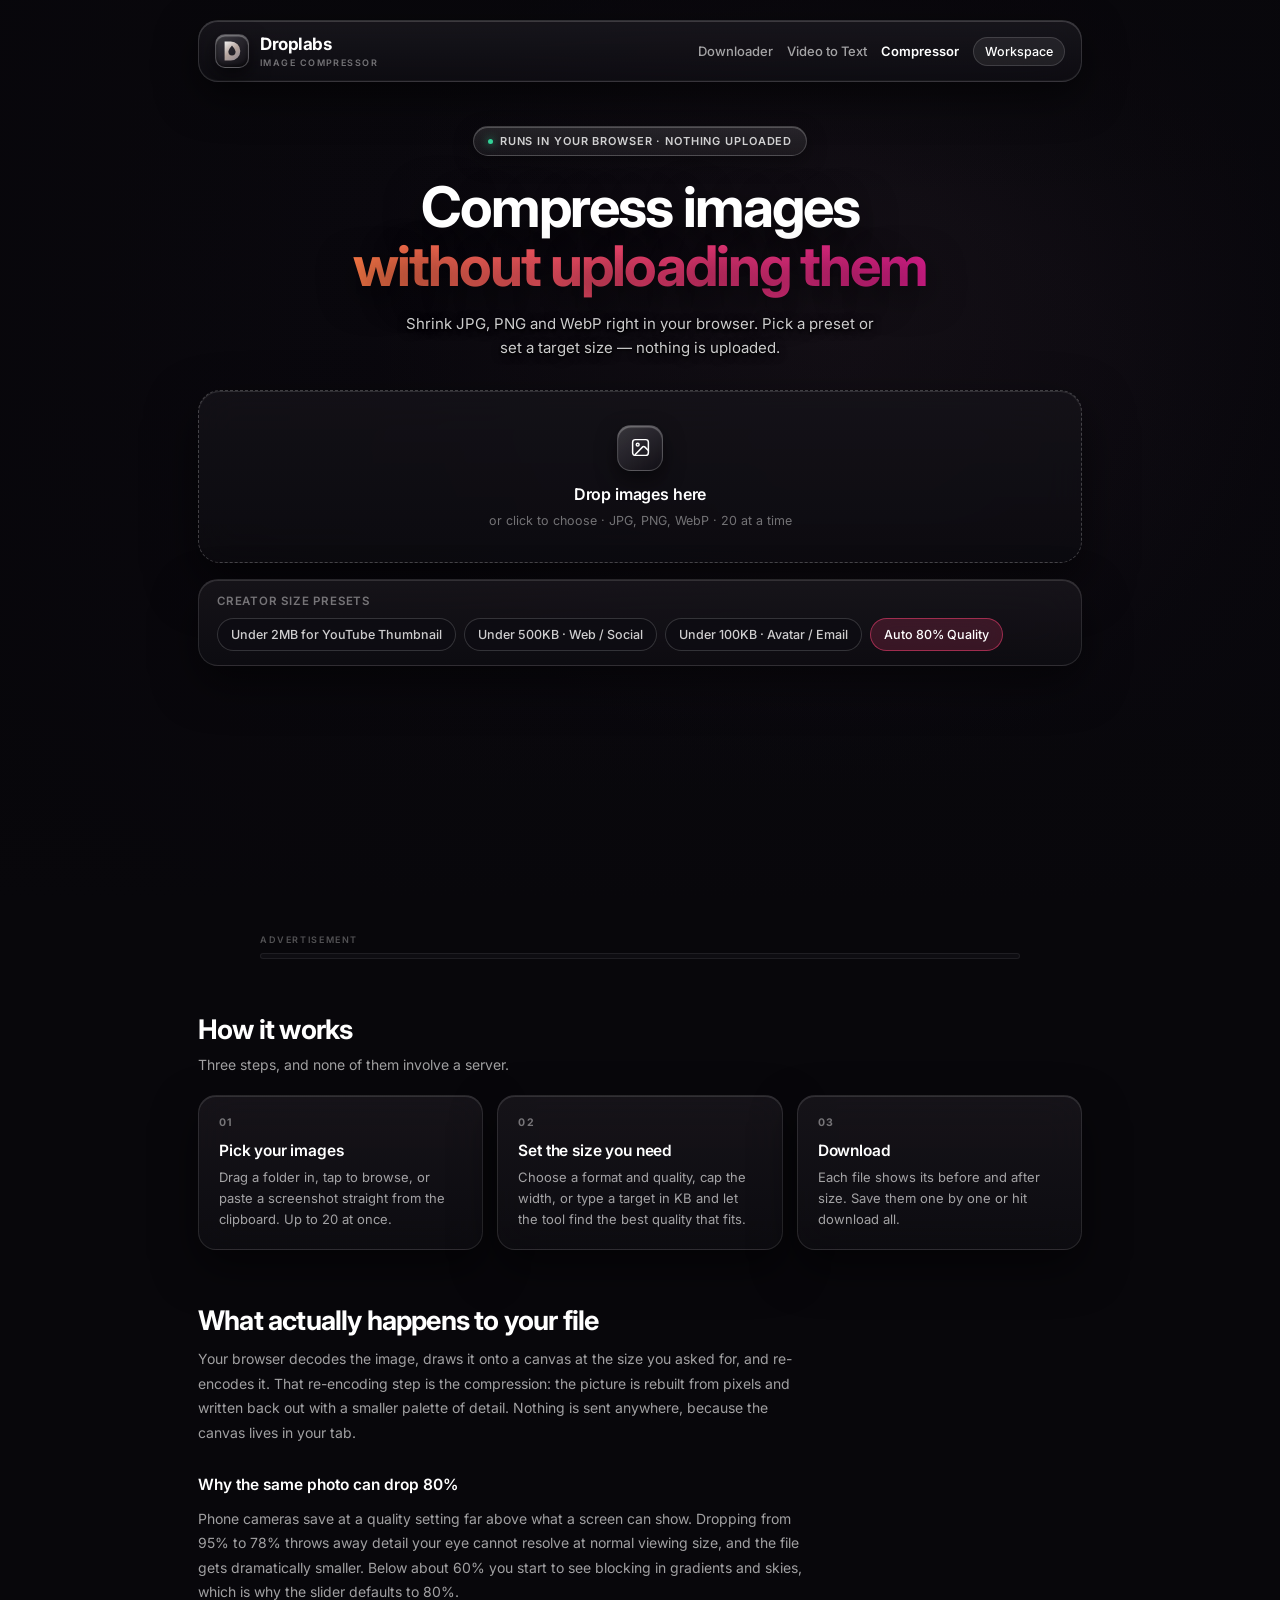
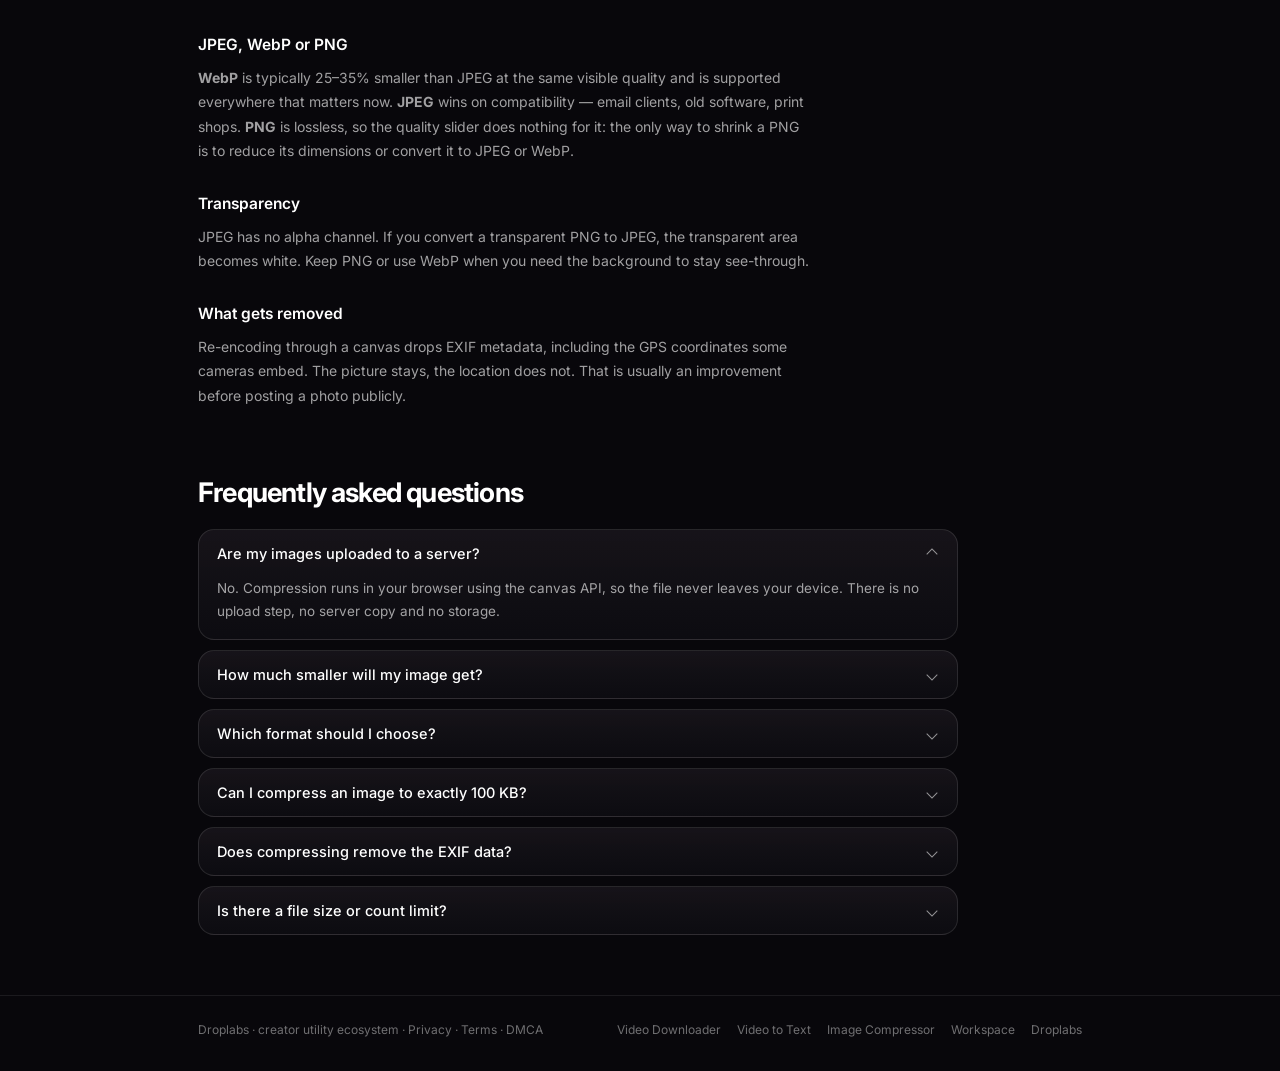
==== commit b25f9cc9: "Add workspace ad slot and restore compressor intro line" ====
--- a/static/compress.html
+++ b/static/compress.html
@@ -143,6 +143,8 @@
       <span class="pill"><span class="dot"></span>Runs in your browser · Nothing uploaded</span>
       <h1>Compress images<br /><em>without uploading them</em></h1>
 
+      <p class="lede">Shrink JPG, PNG and WebP right in your browser. Pick a preset or set a target size — nothing is uploaded.</p>
+
       <div class="drop" id="drop" role="button" tabindex="0" aria-label="Choose images to compress">
         <input id="fileInput" type="file" accept="image/*" multiple hidden />
         <span class="drop-icon">
@@ -318,6 +320,6 @@
   </footer>
 
   <script src="/static/workspace-handoff.js?v=2" defer></script>
-  <script src="/static/compress.js?v=2" defer></script>
+  <script src="/static/compress.js?v=3" defer></script>
 </body>
 </html>
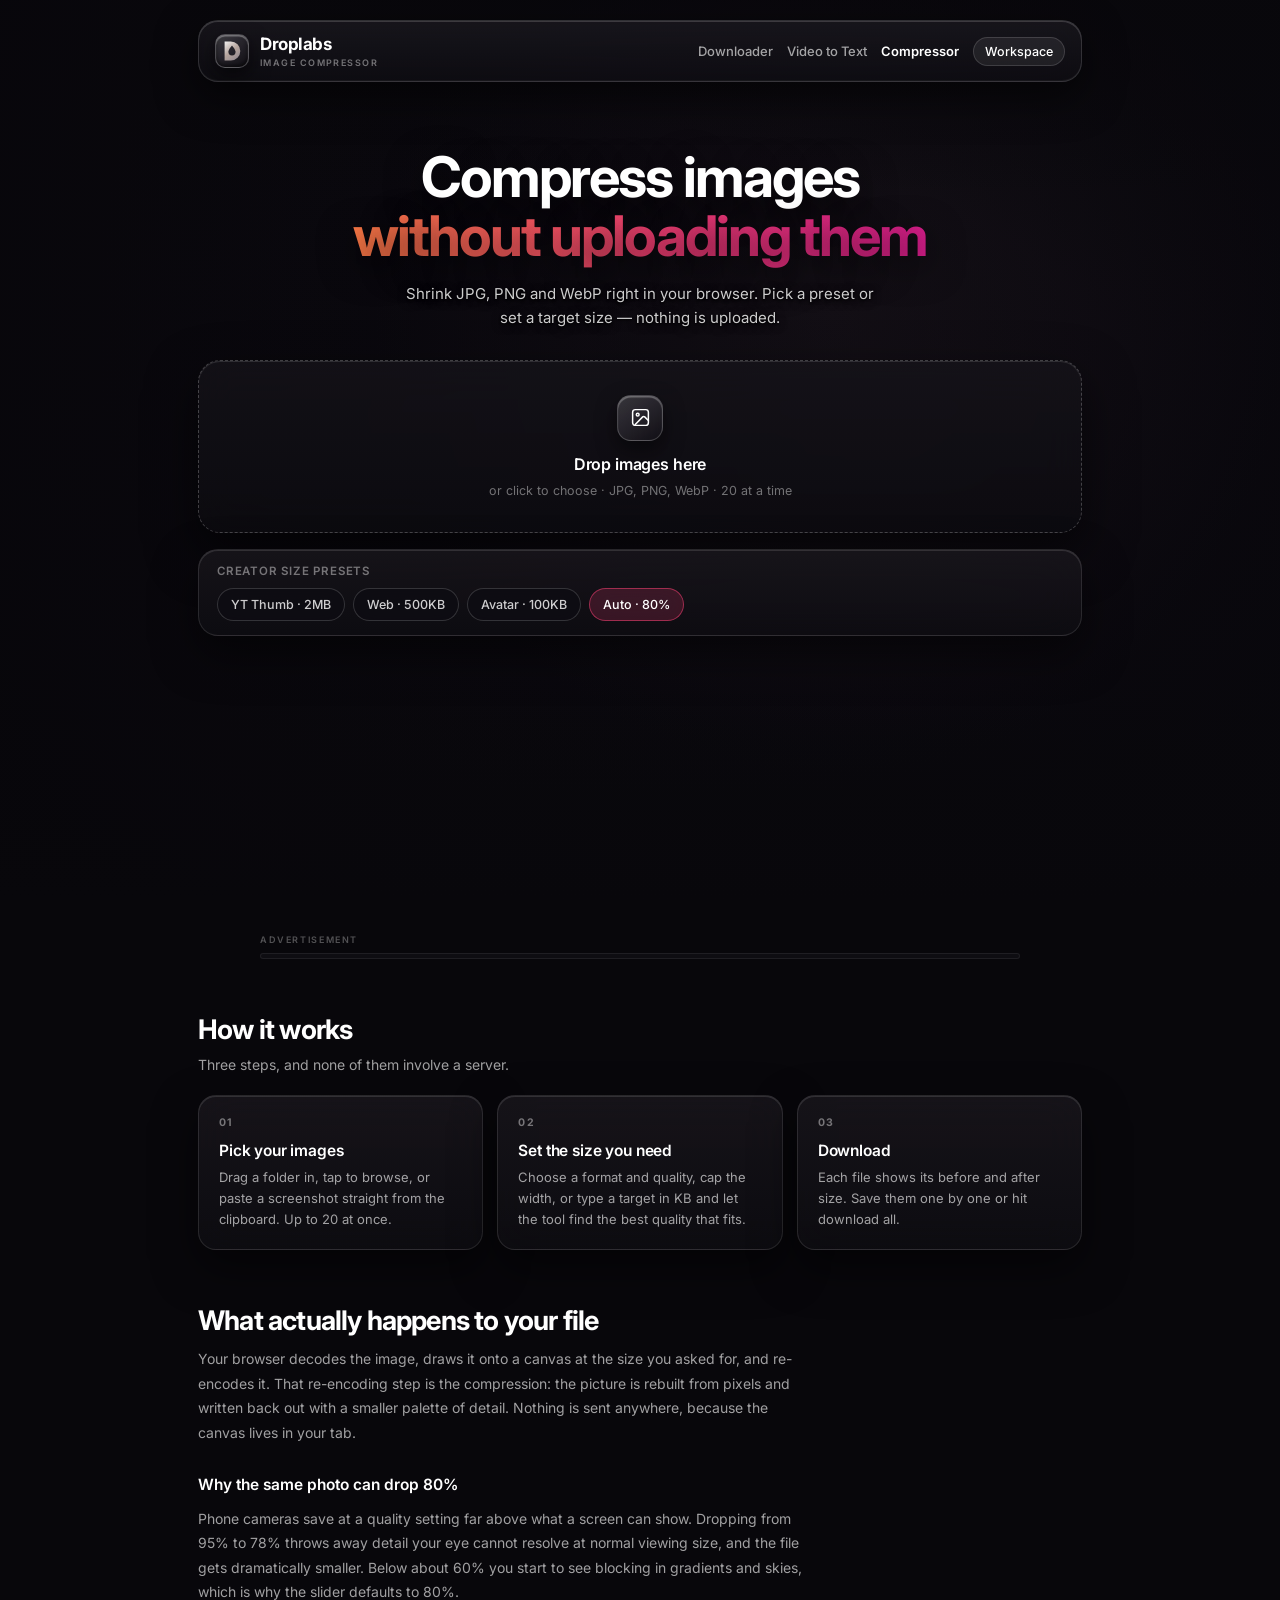
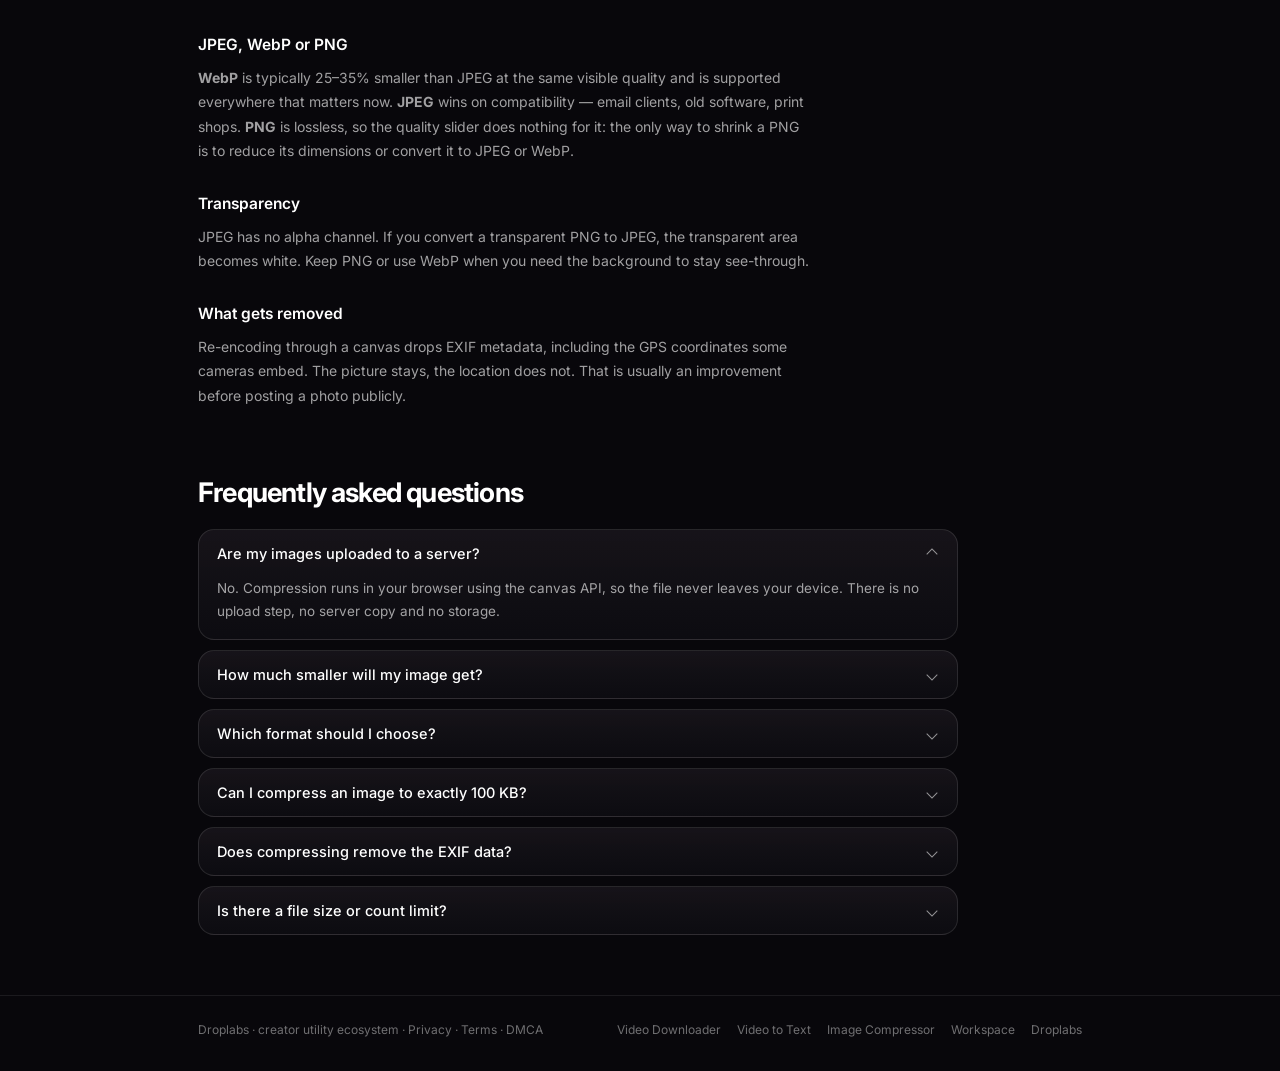
==== commit 00e3c1d5: "Declutter UI: compact hub, single mobile nav card, calmer tool hero and workspace" ====
--- a/static/compress.html
+++ b/static/compress.html
@@ -93,12 +93,11 @@
   <link rel="preconnect" href="https://fonts.googleapis.com" />
   <link rel="preconnect" href="https://fonts.gstatic.com" crossorigin />
   <link href="https://fonts.googleapis.com/css2?family=Inter:wght@400;500;600;700;800&display=swap" rel="stylesheet" />
-  <link rel="stylesheet" href="/static/tool.css?v=7" />
+  <link rel="stylesheet" href="/static/tool.css?v=8" />
 </head>
 <body>
 
   <section id="top" class="hero-stage">
-    <canvas id="bg3dCanvas" aria-hidden="true"></canvas>
     <div class="hero-vignette"></div>
 
     <header class="site-head">
@@ -140,7 +139,6 @@
 
     <div class="wrap">
       <section class="hero">
-      <span class="pill"><span class="dot"></span>Runs in your browser · Nothing uploaded</span>
       <h1>Compress images<br /><em>without uploading them</em></h1>
 
       <p class="lede">Shrink JPG, PNG and WebP right in your browser. Pick a preset or set a target size — nothing is uploaded.</p>
@@ -161,10 +159,10 @@
       <div class="card presets-bar" id="presetsBar">
         <div class="presets-label">Creator size presets</div>
         <div class="presets" id="presetGroup" role="group" aria-label="Target size presets">
-          <button type="button" class="preset-btn" data-preset="yt-thumb" data-target="2048" data-width="1280" data-format="image/jpeg">Under 2MB for YouTube Thumbnail</button>
-          <button type="button" class="preset-btn" data-preset="social-500" data-target="500" data-width="1920" data-format="image/webp">Under 500KB · Web / Social</button>
-          <button type="button" class="preset-btn" data-preset="avatar-100" data-target="100" data-width="1080" data-format="image/jpeg">Under 100KB · Avatar / Email</button>
-          <button type="button" class="preset-btn is-active" data-preset="custom" data-target="0" data-width="0" data-format="keep">Auto 80% Quality</button>
+          <button type="button" class="preset-btn" data-preset="yt-thumb" data-target="2048" data-width="1280" data-format="image/jpeg">YT Thumb · 2MB</button>
+          <button type="button" class="preset-btn" data-preset="social-500" data-target="500" data-width="1920" data-format="image/webp">Web · 500KB</button>
+          <button type="button" class="preset-btn" data-preset="avatar-100" data-target="100" data-width="1080" data-format="image/jpeg">Avatar · 100KB</button>
+          <button type="button" class="preset-btn is-active" data-preset="custom" data-target="0" data-width="0" data-format="keep">Auto · 80%</button>
         </div>
       </div>
 
@@ -319,7 +317,21 @@
     </div>
   </footer>
 
-  <script src="/static/workspace-handoff.js?v=2" defer></script>
+  <script src="/static/workspace-handoff.js?v=3" defer></script>
   <script src="/static/compress.js?v=3" defer></script>
+
+  <!-- Cloudflare Web Analytics (skipped on localhost) -->
+  <script>
+    (function () {
+      var host = location.hostname;
+      if (host === 'localhost' || host === '127.0.0.1' || host === '') return;
+      var s = document.createElement('script');
+      s.type = 'module';
+      s.src = 'https://static.cloudflareinsights.com/beacon.min.js';
+      s.setAttribute('data-cf-beacon', '{"token": "ff0082f126054536b6dfbad99c6e3d2a"}');
+      document.body.appendChild(s);
+    })();
+  </script>
+  <!-- End Cloudflare Web Analytics -->
 </body>
 </html>
--- a/static/tool.css
+++ b/static/tool.css
@@ -82,8 +82,8 @@
   z-index: 1;
   pointer-events: none;
   background:
-    radial-gradient(ellipse 68% 50% at 50% 45%, rgba(8, 7, 11, 0.28) 0%, rgba(8, 7, 11, 0.08) 56%, rgba(8, 7, 11, 0.58) 100%),
-    linear-gradient(180deg, rgba(8, 7, 11, 0.52) 0%, rgba(8, 7, 11, 0.0) 22%, rgba(8, 7, 11, 0.0) 76%, #08070b 100%);
+    radial-gradient(ellipse 68% 50% at 50% 45%, rgba(8, 7, 11, 0.36) 0%, rgba(8, 7, 11, 0.14) 56%, rgba(8, 7, 11, 0.62) 100%),
+    linear-gradient(180deg, rgba(8, 7, 11, 0.58) 0%, rgba(8, 7, 11, 0.0) 22%, rgba(8, 7, 11, 0.0) 76%, #08070b 100%);
 }
 
 /* ---------------------------------------------------------------- nav */
@@ -653,18 +653,12 @@
 }
 .ws-badge[hidden] { display: none; }
 
-@media (max-width: 700px) {
-  .nav { padding: 0 12px; gap: 10px; }
-  .nav-links { gap: 8px; }
-  .nav-links a:not(.ws-link) { display: none; }
-}
-
 .mobile-tools {
   display: none;
-  margin: 10px 0 0;
-  gap: 8px;
+  margin: 0;
+  gap: 6px;
   justify-content: center;
-  flex-wrap: wrap;
+  flex-wrap: nowrap;
 }
 .mobile-tools a {
   font-size: 12px;
@@ -682,8 +676,46 @@
   border-color: rgba(244, 65, 116, 0.55);
   background: rgba(244, 65, 116, 0.16);
 }
+
 @media (max-width: 700px) {
-  .mobile-tools { display: flex; }
+  /* Phones: one glass card holds the brand row and the tool row. */
+  .site-head { padding-top: 14px; }
+  .site-head .wrap {
+    margin: 0 14px;
+    padding: 0;
+    max-width: none;
+    border-radius: 18px;
+    background: linear-gradient(180deg, rgba(28, 26, 32, 0.78) 0%, rgba(16, 15, 20, 0.72) 100%);
+    -webkit-backdrop-filter: blur(24px) saturate(160%);
+    backdrop-filter: blur(24px) saturate(160%);
+    border: 1px solid var(--glass-border);
+    box-shadow: 0 14px 40px rgba(0, 0, 0, 0.55), inset 0 1px 0 rgba(255, 255, 255, 0.16);
+    overflow: hidden;
+  }
+  .nav {
+    height: 54px;
+    padding: 0 13px;
+    gap: 10px;
+    background: transparent;
+    border: 0;
+    border-radius: 0;
+    box-shadow: none;
+    -webkit-backdrop-filter: none;
+    backdrop-filter: none;
+  }
+  .nav-links { gap: 8px; }
+  .nav-links a:not(.ws-link) { display: none; }
+  .mobile-tools {
+    display: flex;
+    margin: 0;
+    padding: 8px 10px 10px;
+    border-top: 1px solid rgba(255, 255, 255, 0.08);
+  }
+  .mobile-tools a {
+    font-size: 11.5px;
+    padding: 5px 10px;
+  }
+  .hero { padding-top: 30px; }
 }
 
 /* Dual-Layer Smoked Liquid-Glass URL Dock (matches InstaFetch) */
@@ -963,6 +995,16 @@
   background: rgba(244, 65, 116, 0.18);
   border-color: rgba(244, 65, 116, 0.55);
 }
+@media (max-width: 700px) {
+  .presets { display: grid; grid-template-columns: repeat(2, minmax(0, 1fr)); gap: 8px; }
+  .preset-btn {
+    text-align: center;
+    padding: 9px 8px;
+    font-size: 12px;
+    line-height: 1.25;
+    white-space: normal;
+  }
+}
 
 /* Video-to-Text Mode Tabs & Transcript */
 .mode-switch {
@@ -1105,16 +1147,24 @@
   font-size: 12.5px;
   resize: vertical;
 }
-.ws-plan {
-  margin-top: 26px;
-  padding: 20px;
-  display: flex;
-  flex-wrap: wrap;
-  align-items: center;
-  justify-content: space-between;
-  gap: 16px;
-  text-align: left;
-  border-color: rgba(244, 65, 116, 0.3);
+.ws-toolbar[hidden] { display: none; }
+.ws-grid:empty { display: none; }
+.ws-empty-links {
+  margin: 14px 0 0;
+  display: flex;
+  align-items: center;
+  justify-content: center;
+  gap: 8px;
+  font-size: 12.5px;
+  color: var(--text-3);
+}
+.ws-empty-links a { color: var(--text-2); text-decoration: none; }
+.ws-empty-links a:hover { color: #fff; }
+
+@media (max-width: 560px) {
+  .ws-toolbar { gap: 10px; }
+  .ws-toolbar > div:last-child { width: 100%; }
+  #wsSearch { flex: 1; width: auto !important; min-width: 0; }
 }
 
 /* Legal Modal */
@@ -1160,7 +1210,20 @@
   gap: 14px;
   text-align: left;
 }
-@media (max-width: 780px) { .hub-grid { grid-template-columns: 1fr; margin-top: 26px; } }
+@media (max-width: 780px) {
+  .hub-grid { grid-template-columns: 1fr; margin-top: 22px; gap: 10px; }
+  .hub-card { padding: 14px 16px; gap: 6px; }
+  .hub-icon { width: 32px; height: 32px; border-radius: 9px; }
+  .hub-card h2 { font-size: 16px; margin: 0; }
+  .hub-card p {
+    display: -webkit-box;
+    -webkit-line-clamp: 1;
+    -webkit-box-orient: vertical;
+    overflow: hidden;
+    font-size: 12.5px;
+  }
+  .hub-cta { margin-top: 0; font-size: 12px; }
+}
 .hub-card {
   padding: 20px;
   text-decoration: none;
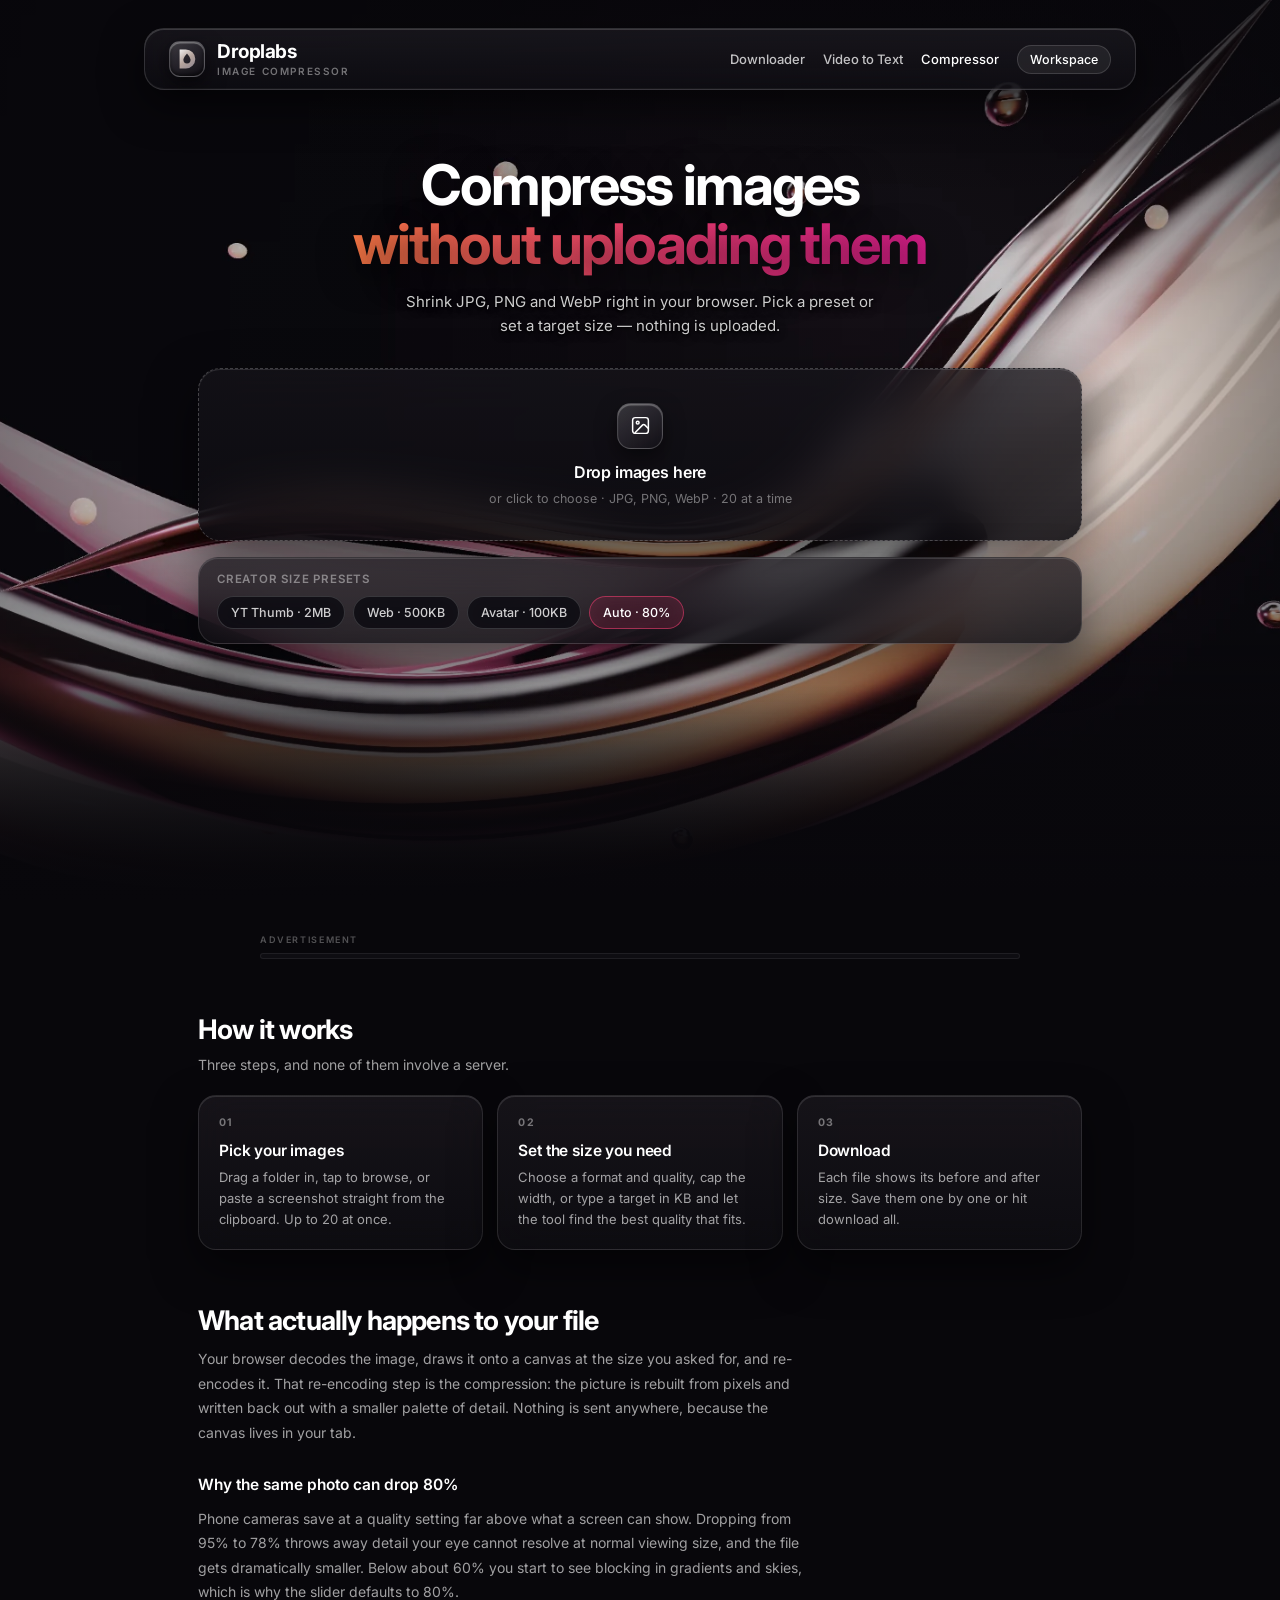
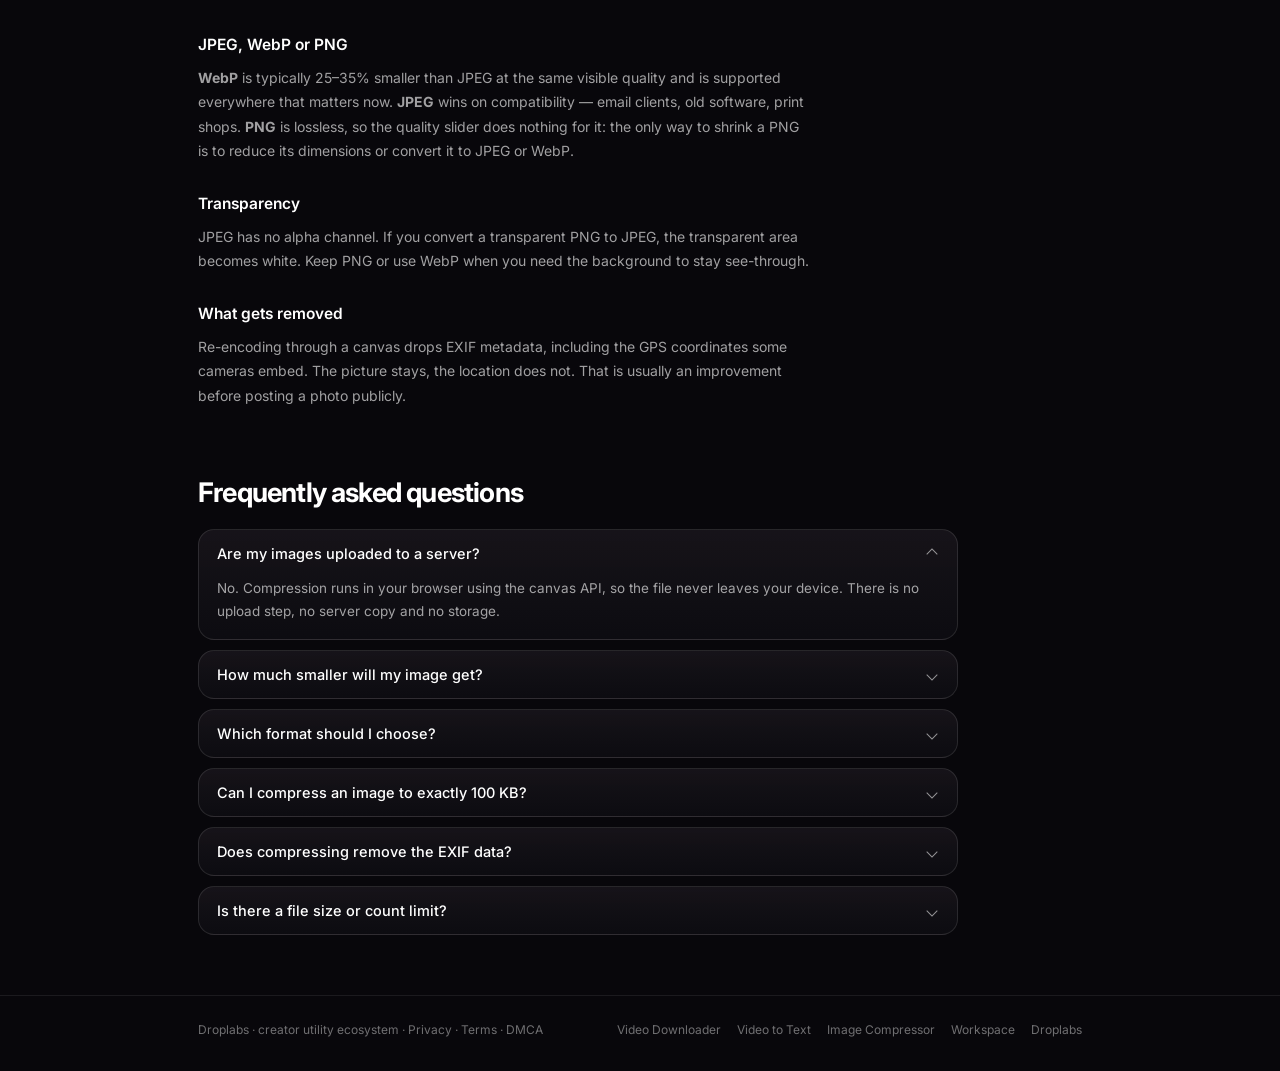
==== commit ba24d68c: "Unify nav geometry and add 3D poster to tool pages" ====
--- a/static/compress.html
+++ b/static/compress.html
@@ -93,11 +93,12 @@
   <link rel="preconnect" href="https://fonts.googleapis.com" />
   <link rel="preconnect" href="https://fonts.gstatic.com" crossorigin />
   <link href="https://fonts.googleapis.com/css2?family=Inter:wght@400;500;600;700;800&display=swap" rel="stylesheet" />
-  <link rel="stylesheet" href="/static/tool.css?v=8" />
+  <link rel="stylesheet" href="/static/tool.css?v=9" />
 </head>
 <body>
 
   <section id="top" class="hero-stage">
+    <div class="hero-bg" aria-hidden="true"></div>
     <div class="hero-vignette"></div>
 
     <header class="site-head">
--- a/static/tool.css
+++ b/static/tool.css
@@ -76,6 +76,30 @@
   pointer-events: none;
 }
 
+/* Static poster of the downloader's live 3D scene. Tool pages skip WebGL, so
+   this keeps the hero visually identical without shipping Three.js. */
+.hero-bg {
+  position: absolute;
+  top: 0;
+  left: 0;
+  right: 0;
+  height: 100vh;
+  height: 100svh;
+  z-index: 0;
+  pointer-events: none;
+  background-image: url('/static/hero-poster.webp?v=1');
+  background-position: 50% 0;
+  background-size: cover;
+  background-repeat: no-repeat;
+  -webkit-mask-image: linear-gradient(180deg, #000 0%, #000 70%, transparent 100%);
+  mask-image: linear-gradient(180deg, #000 0%, #000 70%, transparent 100%);
+}
+@media (max-width: 639px) {
+  .hero-bg {
+    background-image: url('/static/hero-poster-mobile.webp?v=1');
+  }
+}
+
 .hero-vignette {
   position: absolute;
   inset: 0;
@@ -87,7 +111,9 @@
 }
 
 /* ---------------------------------------------------------------- nav */
-.site-head { padding: 20px 0 0; width: 100%; position: relative; z-index: 20; }
+.site-head { padding: 28px 0 0; width: 100%; position: relative; z-index: 20; }
+/* Header geometry mirrors the downloader's nav exactly (1040px / 24px). */
+.site-head .wrap { max-width: 1040px; padding: 0 24px; }
 
 .nav {
   display: flex;
@@ -95,7 +121,7 @@
   justify-content: space-between;
   gap: 14px;
   height: 62px;
-  padding: 0 16px;
+  padding: 0 24px;
   border-radius: 20px;
   background: linear-gradient(180deg, rgba(28, 26, 32, 0.72) 0%, rgba(16, 15, 20, 0.64) 100%);
   -webkit-backdrop-filter: blur(24px) saturate(160%);
@@ -110,15 +136,15 @@
 .brand {
   display: flex;
   align-items: center;
-  gap: 11px;
+  gap: 12px;
   text-decoration: none;
   min-width: 0;
 }
 
 .brand-mark {
-  width: 34px;
-  height: 34px;
-  border-radius: 10px;
+  width: 36px;
+  height: 36px;
+  border-radius: 11px;
   flex: none;
   display: flex;
   align-items: center;
@@ -132,9 +158,9 @@
 }
 
 .brand-text { display: flex; flex-direction: column; line-height: 1; min-width: 0; }
-.brand-name { font-size: 17px; font-weight: 700; letter-spacing: -0.025em; }
+.brand-name { font-size: 19px; font-weight: 700; letter-spacing: -0.025em; }
 .brand-sub {
-  font-size: 9px;
+  font-size: 10px;
   font-weight: 600;
   letter-spacing: 0.16em;
   text-transform: uppercase;
@@ -147,7 +173,7 @@
 .nav-links a {
   font-size: 13px;
   font-weight: 500;
-  color: var(--text-2);
+  color: rgba(255, 255, 255, 0.75);
   text-decoration: none;
   padding: 8px 0;
   transition: color 0.18s ease;
@@ -622,22 +648,28 @@
 }
 
 /* ----------------------------------------------------- Droplabs v1 tools */
-.nav-links { gap: 14px; flex-wrap: nowrap; }
+.nav-links { gap: 18px; flex-wrap: nowrap; }
 .nav-links a { white-space: nowrap; }
-.nav-links a.is-current { color: #fff; font-weight: 600; }
+.nav-links a.is-current { color: #fff; }
 
 .ws-link {
   display: inline-flex;
   align-items: center;
   gap: 6px;
-  padding: 6px 11px !important;
+  padding: 6px 12px !important;
   border-radius: 999px;
   background: rgba(255, 255, 255, 0.07);
   border: 1px solid rgba(255, 255, 255, 0.14);
   font-size: 12.5px !important;
+  line-height: 1.2;
   color: #fff !important;
 }
 .ws-link:hover { border-color: rgba(244, 65, 116, 0.65); background: rgba(255, 255, 255, 0.11); }
+.ws-link.is-current {
+  border-color: rgba(244, 65, 116, 0.55);
+  background: rgba(244, 65, 116, 0.16);
+  font-weight: 500 !important;
+}
 .ws-badge {
   display: inline-flex;
   align-items: center;
@@ -663,6 +695,7 @@
 .mobile-tools a {
   font-size: 12px;
   font-weight: 500;
+  line-height: 1.2;
   color: var(--text-2);
   text-decoration: none;
   padding: 6px 12px;
@@ -677,17 +710,20 @@
   background: rgba(244, 65, 116, 0.16);
 }
 
-@media (max-width: 700px) {
-  /* Phones: one glass card holds the brand row and the tool row. */
+@media (max-width: 639px) {
+  /* Phones: one glass card holds the brand row and the tool row. The card is
+     deliberately near-opaque with no blur, matching the downloader's phone
+     nav (which skips backdrop blur over its live WebGL canvas). */
   .site-head { padding-top: 14px; }
   .site-head .wrap {
     margin: 0 14px;
     padding: 0;
+    width: auto;
     max-width: none;
     border-radius: 18px;
-    background: linear-gradient(180deg, rgba(28, 26, 32, 0.78) 0%, rgba(16, 15, 20, 0.72) 100%);
-    -webkit-backdrop-filter: blur(24px) saturate(160%);
-    backdrop-filter: blur(24px) saturate(160%);
+    background: linear-gradient(180deg, rgba(27, 25, 32, 0.95) 0%, rgba(14, 13, 18, 0.97) 100%);
+    -webkit-backdrop-filter: none;
+    backdrop-filter: none;
     border: 1px solid var(--glass-border);
     box-shadow: 0 14px 40px rgba(0, 0, 0, 0.55), inset 0 1px 0 rgba(255, 255, 255, 0.16);
     overflow: hidden;
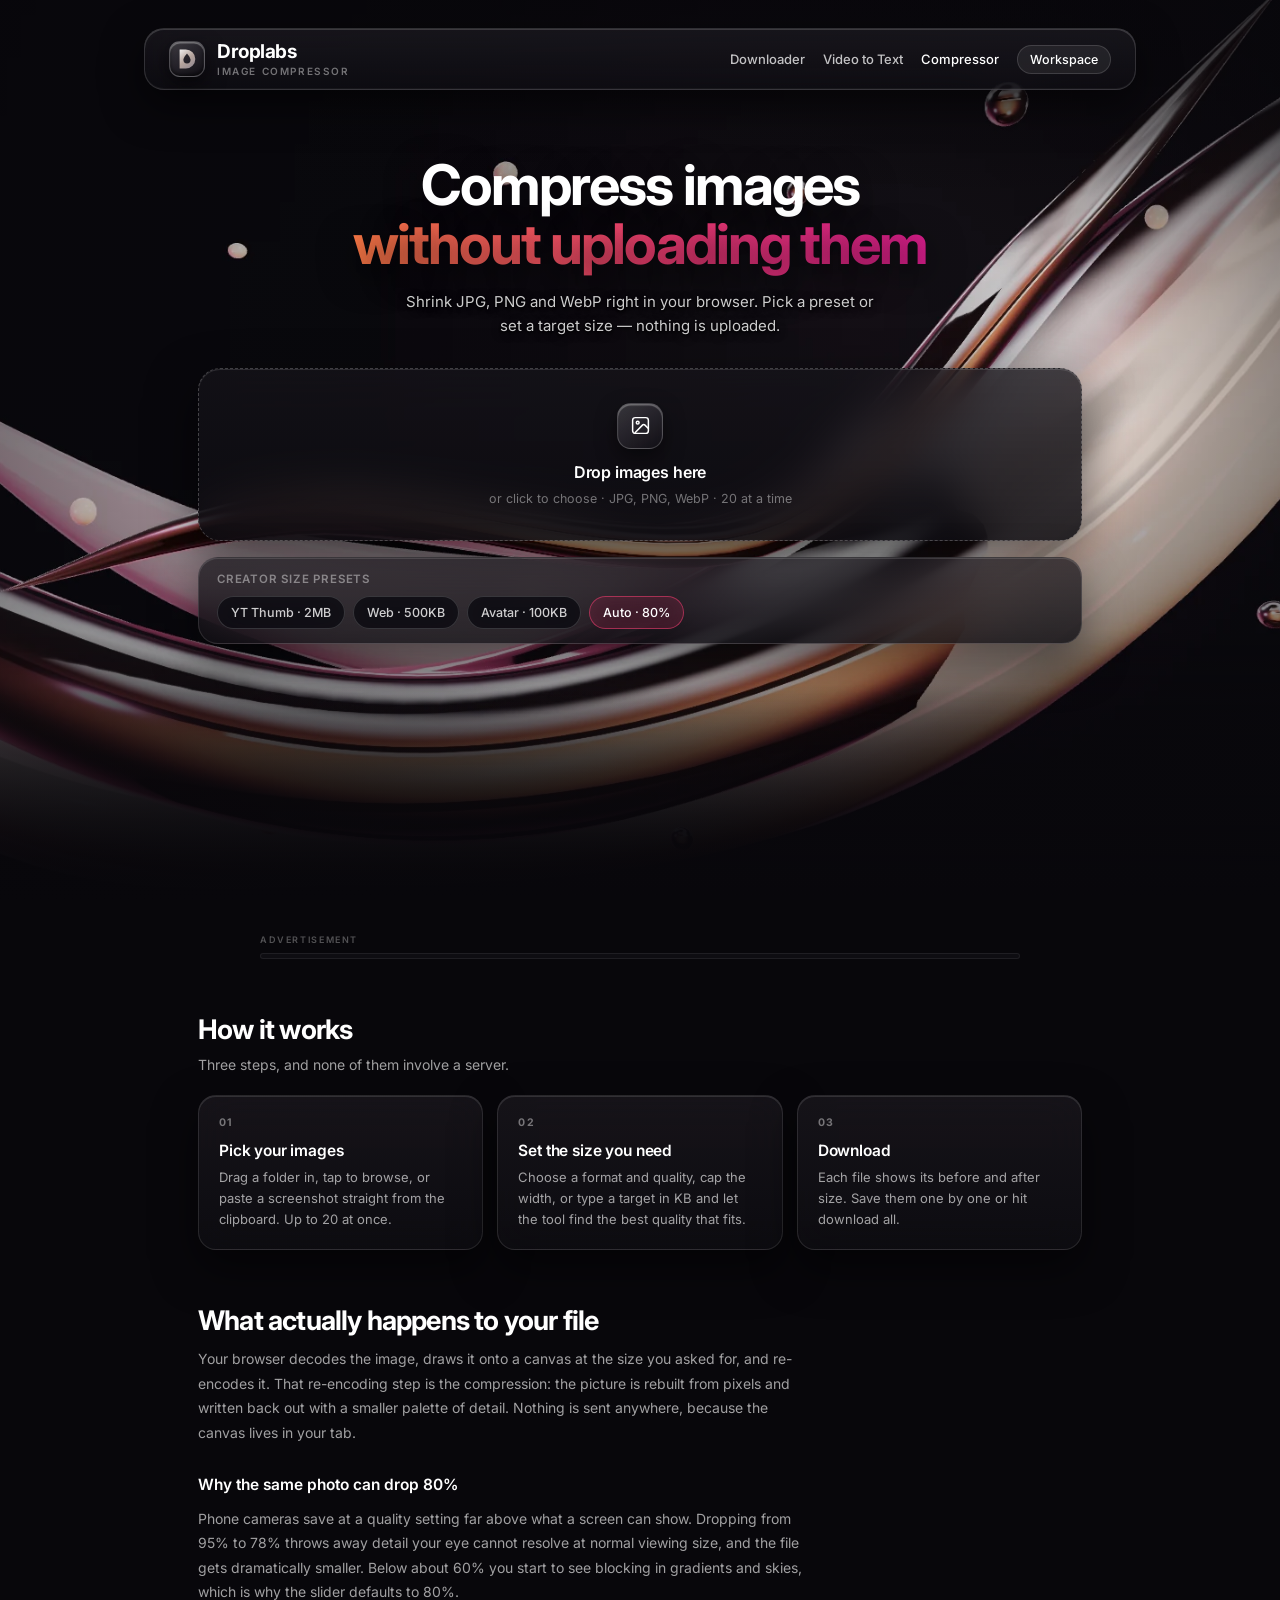
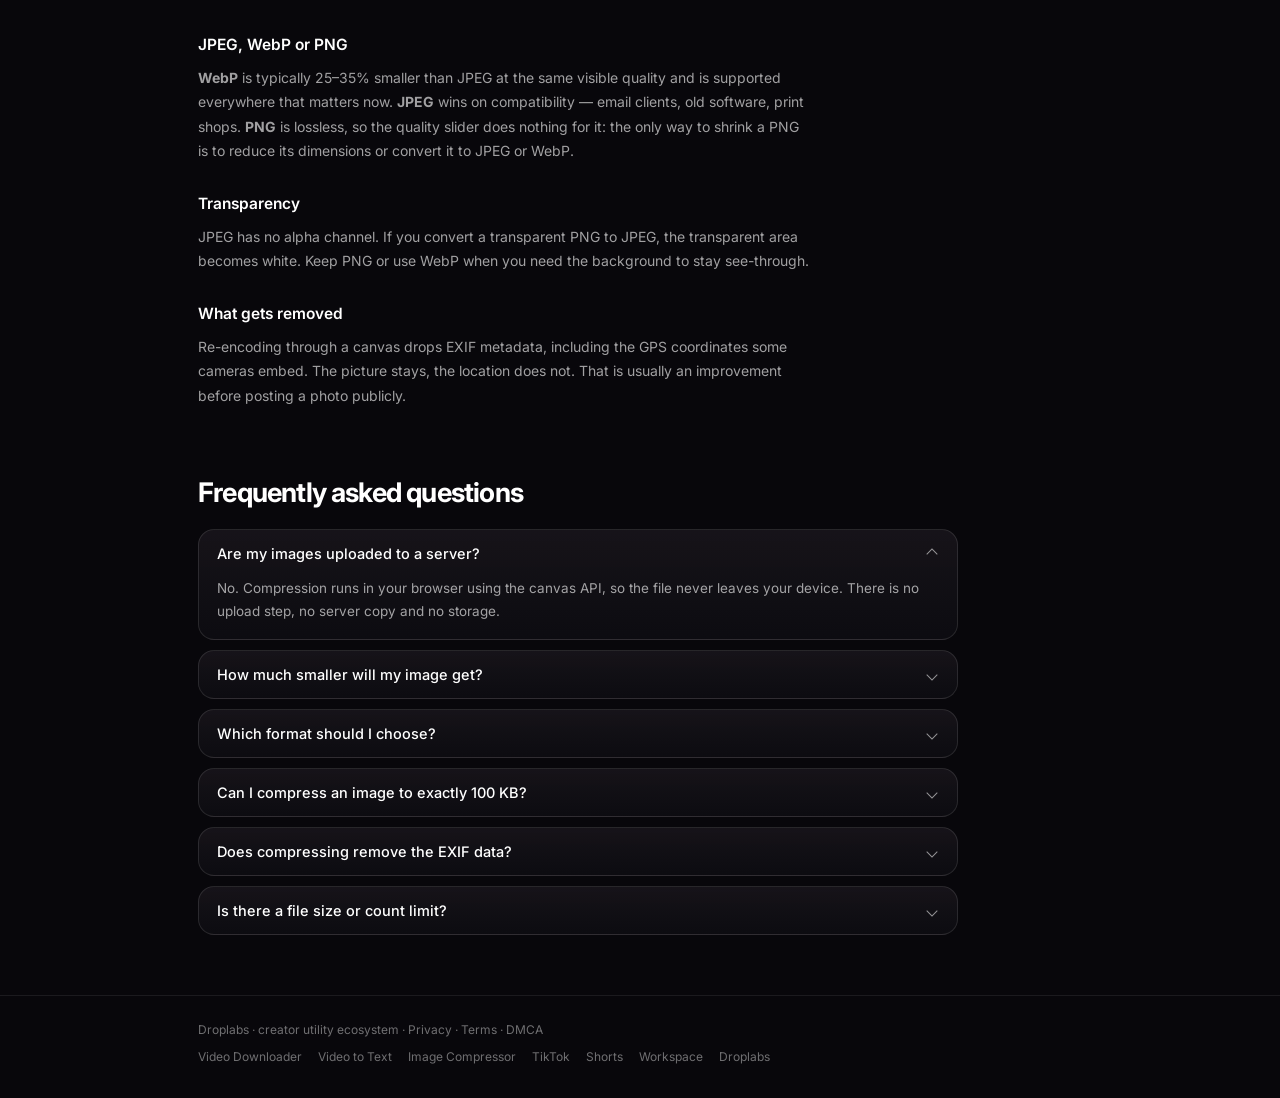
==== commit 944efebd: "Add MP3/thumbnail download, .TXT export, Groq Hook Analyzer, Workspace .MD export, and UI contrast/s" ====
--- a/static/compress.html
+++ b/static/compress.html
@@ -93,7 +93,7 @@
   <link rel="preconnect" href="https://fonts.googleapis.com" />
   <link rel="preconnect" href="https://fonts.gstatic.com" crossorigin />
   <link href="https://fonts.googleapis.com/css2?family=Inter:wght@400;500;600;700;800&display=swap" rel="stylesheet" />
-  <link rel="stylesheet" href="/static/tool.css?v=9" />
+  <link rel="stylesheet" href="/static/tool.css?v=10" />
 </head>
 <body>
 
@@ -311,6 +311,8 @@
           <a href="/tools/video-downloader">Video Downloader</a>
           <a href="/tools/video-to-text">Video to Text</a>
           <a href="/tools/image-compressor">Image Compressor</a>
+          <a href="/tiktok-video-downloader">TikTok</a>
+          <a href="/youtube-shorts-downloader">Shorts</a>
           <a href="/workspace">Workspace</a>
           <a href="/">Droplabs</a>
         </div>
--- a/static/tool.css
+++ b/static/tool.css
@@ -1069,7 +1069,7 @@
 }
 
 .tx-options {
-  margin: 12px auto 0;
+  margin: 14px auto 0;
   max-width: 740px;
   display: flex;
   align-items: center;
@@ -1077,14 +1077,17 @@
   flex-wrap: wrap;
   gap: 10px;
   font-size: 12.5px;
-  color: var(--text-3);
+  color: rgba(255, 255, 255, 0.84);
+  text-shadow: 0 1px 6px rgba(0, 0, 0, 0.95), 0 0 14px rgba(0, 0, 0, 0.7);
 }
 .tx-select {
   height: 36px;
   padding: 0 12px;
   border-radius: 10px;
-  background: rgba(255, 255, 255, 0.06);
-  border: 1px solid rgba(255, 255, 255, 0.14);
+  background: rgba(14, 12, 18, 0.84);
+  -webkit-backdrop-filter: blur(12px);
+  backdrop-filter: blur(12px);
+  border: 1px solid rgba(255, 255, 255, 0.18);
   color: #fff;
   font-size: 13px;
 }
@@ -1117,6 +1120,23 @@
   padding-top: 2px;
 }
 .tx-text { font-size: 13.5px; line-height: 1.55; color: rgba(255, 255, 255, 0.9); }
+
+.hook-box {
+  margin-top: 16px;
+  padding: 16px;
+  border-radius: 14px;
+  background: rgba(255, 255, 255, 0.035);
+  border: 1px solid rgba(244, 65, 116, 0.28);
+  text-align: left;
+}
+.hook-box[hidden] { display: none; }
+.hook-box h3 { font-size: 14px; font-weight: 700; margin: 6px 0 6px; color: #fff; }
+.hook-box p { font-size: 13px; color: var(--text-2); line-height: 1.55; margin: 0 0 10px; }
+.hook-cols { display: grid; grid-template-columns: repeat(2, minmax(0, 1fr)); gap: 14px; margin-top: 10px; }
+@media (max-width: 640px) { .hook-cols { grid-template-columns: 1fr; } }
+.hook-list-title { font-size: 11px; font-weight: 700; text-transform: uppercase; letter-spacing: 0.08em; color: var(--text-3); margin-bottom: 6px; }
+.hook-list { margin: 0; padding-left: 16px; font-size: 12.5px; line-height: 1.55; color: rgba(255, 255, 255, 0.85); }
+.hook-list li + li { margin-top: 4px; }
 
 /* Workspace Page & Toast */
 .dl-toast {
